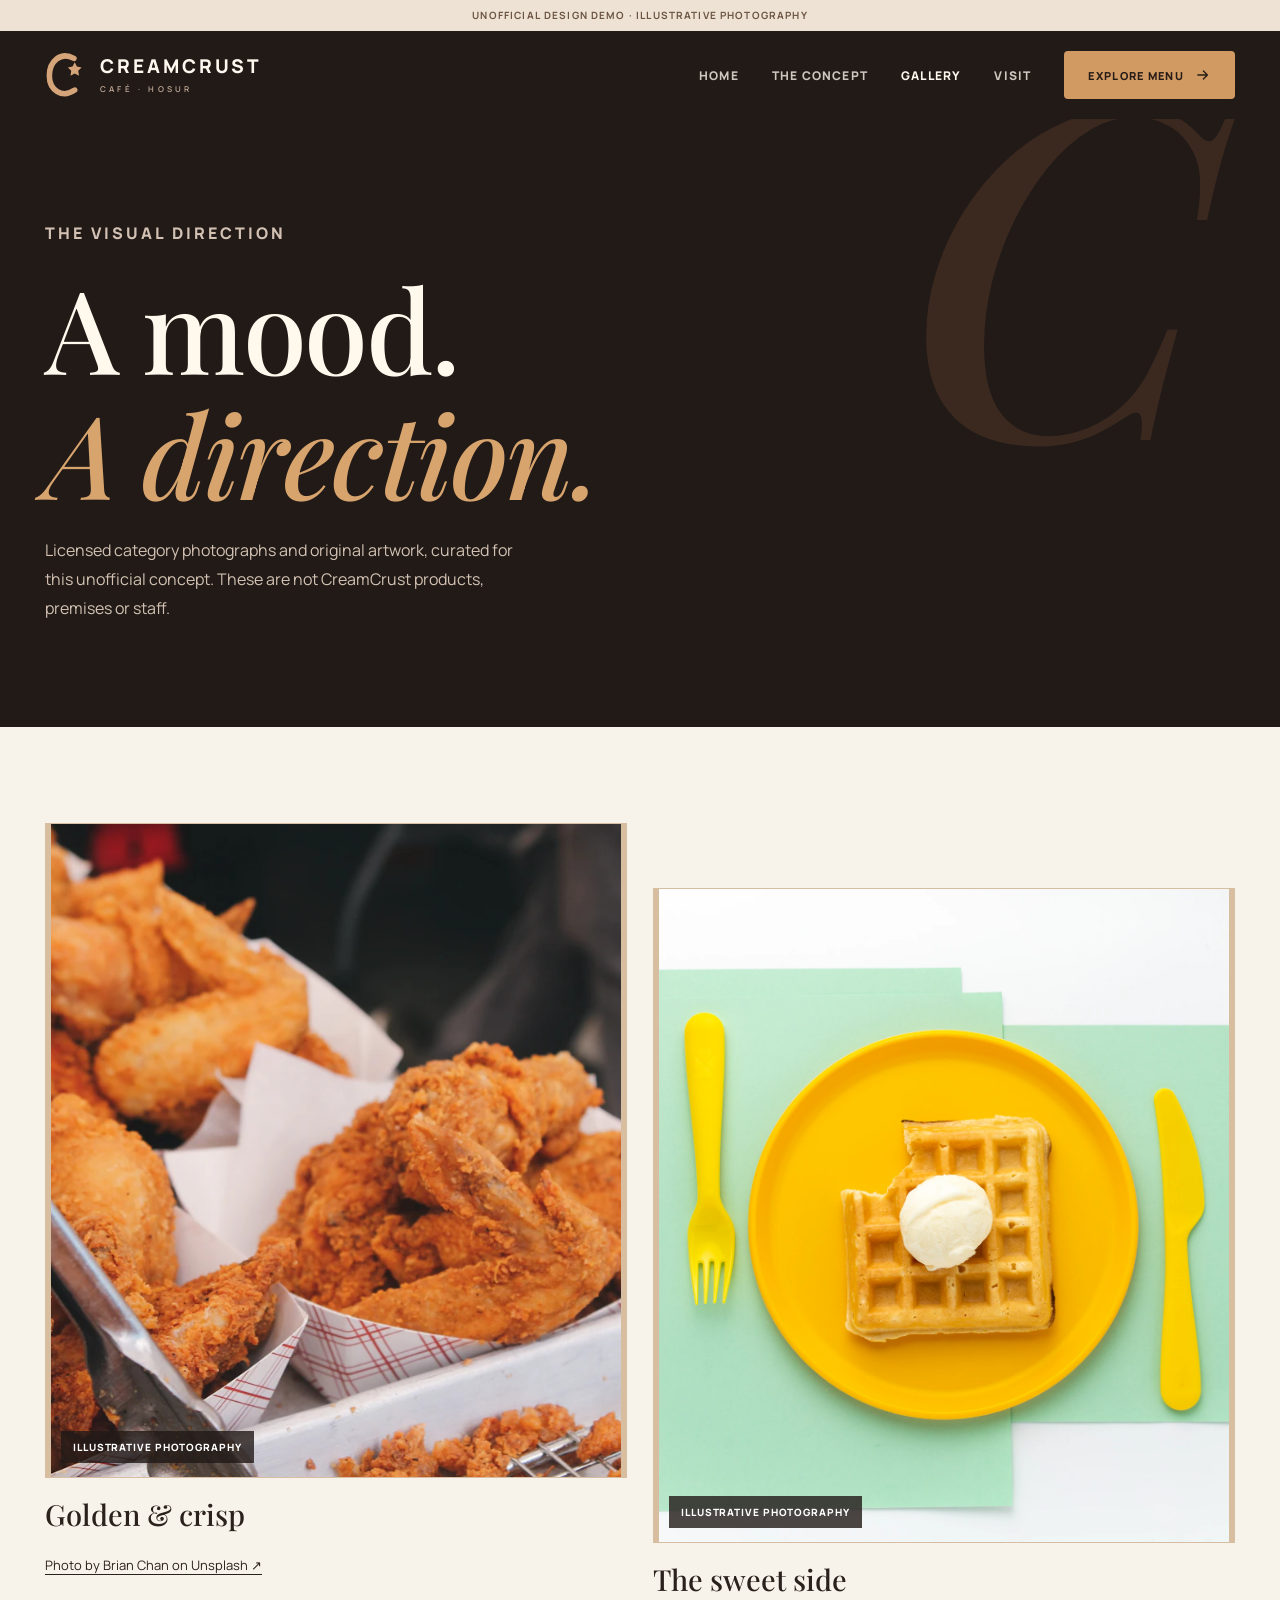
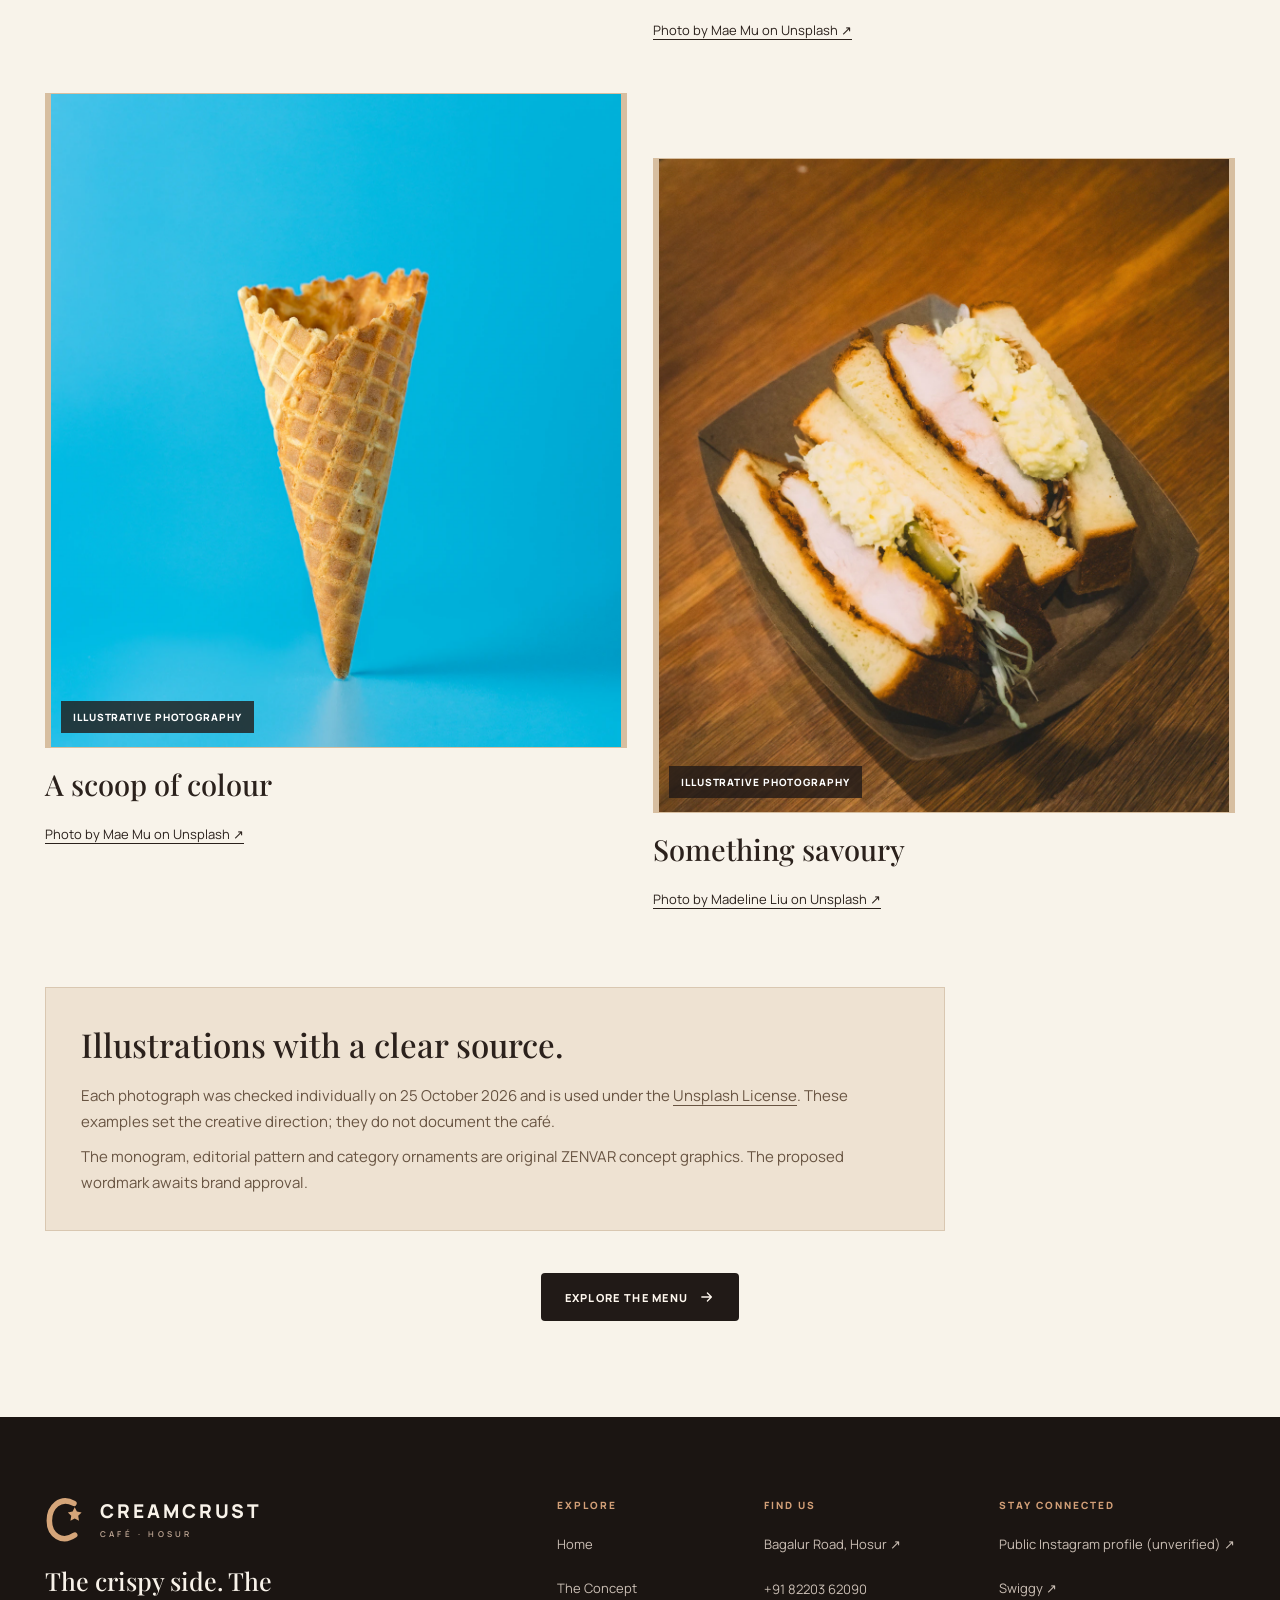
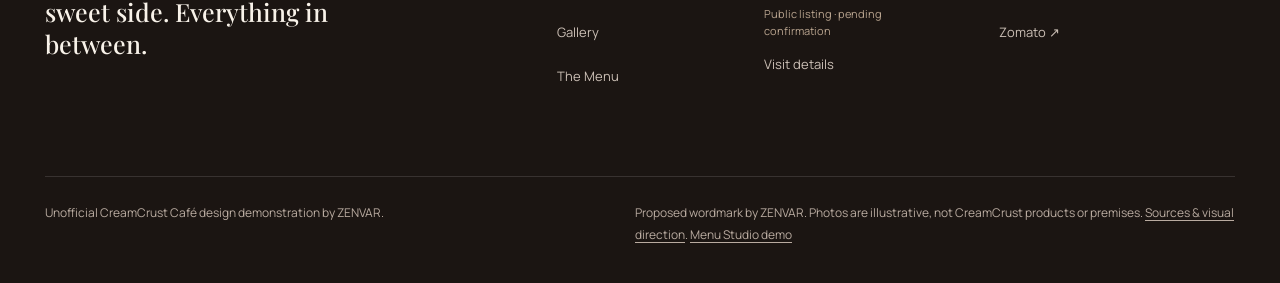
==== gallery/index.html @ 642eaaae "Import tested unofficial website snapshot" ====
<!doctype html><html lang="en"><head><meta charset="utf-8"><meta name="viewport" content="width=device-width,initial-scale=1"><meta name="theme-color" content="#211a17"><meta name="robots" content="noindex,nofollow"><meta name="description" content="An independent ZENVAR design demonstration for CreamCrust Cafe, Hosur. Not an official website."><title>Gallery · CreamCrust Café | ZENVAR Concept</title><link rel="preload" href="../assets/fonts/font-0.woff2" as="font" type="font/woff2" crossorigin><link rel="preload" href="../assets/fonts/font-4.woff2" as="font" type="font/woff2" crossorigin><link rel="preload" href="../assets/fonts/font-5.woff2" as="font" type="font/woff2" crossorigin><link rel="preload" href="../assets/fonts/font-6.woff2" as="font" type="font/woff2" crossorigin><link rel="icon" type="image/svg+xml" href="../assets/favicon.svg"><link rel="stylesheet" href="../assets/css/site.css"><link rel="stylesheet" href="../assets/css/site-polish.css"><link rel="stylesheet" href="../assets/css/no-contact.css"></head><body><div class="concept-ribbon" role="region" aria-label="Preview status">UNOFFICIAL DESIGN DEMO · ILLUSTRATIVE PHOTOGRAPHY</div><a class="skip-link" href="#main">Skip to content</a><header class="brand-header"><div class="container header-main"><a class="brandmark" href="../index.html" aria-label="CreamCrust homepage — proposed ZENVAR wordmark" title="Proposed wordmark by ZENVAR"><svg class="brand-icon" viewBox="0 0 52 58" fill="none" aria-hidden="true"><path d="M36 8C19-1 5 12 5 30s16 29 32 18" stroke="currentColor" stroke-width="7" stroke-linecap="round"/><path d="m37 13 2.7 5.4 6 1-4.3 4.3 1 6.2-5.4-2.9-5.4 2.9 1-6.2-4.3-4.3 6-1L37 13Z" fill="currentColor"/></svg><span class="brand-word">CREAMCRUST<small>CAFÉ · HOSUR</small></span></a><nav class="header-links" aria-label="Main navigation"><a class="" href="../index.html">Home</a><a class="" href="../story/">The Concept</a><a class="is-active" href="../gallery/">Gallery</a><a class="" href="../visit/">Visit</a><a class="button button-primary" href="../menu/">EXPLORE MENU <svg width="16" height="16" viewBox="0 0 20 20" fill="none" aria-hidden="true"><path d="M3.5 10h12m-5-5 5 5-5 5" stroke="currentColor" stroke-width="1.6" stroke-linecap="round" stroke-linejoin="round"/></svg></a></nav><a class="mobile-menu-link" href="../menu/">Menu ↗</a><button class="menu-toggle" type="button" aria-expanded="false" aria-controls="nav-mobile" aria-label="Open navigation"><svg width="20" height="20" viewBox="0 0 20 20" fill="none"><path d="M2 5h16M2 10h16M2 15h16" stroke="currentColor" stroke-width="1.5"/></svg></button></div><nav class="nav-mobile" id="nav-mobile" aria-label="Mobile navigation"><a href="../index.html">Home</a><a href="../story/">The Concept</a><a href="../gallery/">Gallery</a><a href="../visit/">Visit</a><a href="../menu/">Explore the Menu ↗</a></nav></header><main id="main"><section class="inner-hero"><div class="container"><p class="eyebrow">THE VISUAL DIRECTION</p><h1 class="display">A mood.<br><em>A direction.</em></h1><p>Licensed category photographs and original artwork, curated for this unofficial concept. These are not CreamCrust products, premises or staff.</p></div></section><section class="section-pad"><div class="container"><div class="direction-gallery"><article class="direction-tile"><button type="button" class="gallery-photo" data-image="../assets/images/nc-chicken.webp" data-label="Fried chicken on brown paper; illustrative category photograph; not a CreamCrust product" data-credit="Brian Chan" aria-label="View illustrative photograph by Brian Chan"><img src="../assets/images/nc-chicken.webp" data-fallback="/assets/art/hero-fallback.svg" alt="Fried chicken on brown paper; illustrative category photograph; not a CreamCrust product" width="700" height="800" loading="lazy"><span>ILLUSTRATIVE PHOTOGRAPHY</span></button><div class="direction-caption"><h2>Golden & crisp</h2><a href="https://unsplash.com/photos/fried-chicken-on-brown-paper-bag-NbXjZomyNEM" target="_blank" rel="noopener noreferrer">Photo by Brian Chan on Unsplash ↗</a></div></article><article class="direction-tile"><button type="button" class="gallery-photo" data-image="../assets/images/nc-waffle.webp" data-label="Waffles with ice cream; illustrative category photograph; not a CreamCrust product" data-credit="Mae Mu" aria-label="View illustrative photograph by Mae Mu"><img src="../assets/images/nc-waffle.webp" data-fallback="/assets/art/hero-fallback.svg" alt="Waffles with ice cream; illustrative category photograph; not a CreamCrust product" width="700" height="800" loading="lazy"><span>ILLUSTRATIVE PHOTOGRAPHY</span></button><div class="direction-caption"><h2>The sweet side</h2><a href="https://unsplash.com/photos/food-photography-of-waffles-with-vanilla-ice-cream-on-top-7Cui0fxsMzQ" target="_blank" rel="noopener noreferrer">Photo by Mae Mu on Unsplash ↗</a></div></article><article class="direction-tile"><button type="button" class="gallery-photo" data-image="../assets/images/nc-icecream.webp" data-label="Ice cream cone against a coloured background; illustrative photograph; not a CreamCrust product" data-credit="Mae Mu" aria-label="View illustrative photograph by Mae Mu"><img src="../assets/images/nc-icecream.webp" data-fallback="/assets/art/hero-fallback.svg" alt="Ice cream cone against a coloured background; illustrative photograph; not a CreamCrust product" width="700" height="800" loading="lazy"><span>ILLUSTRATIVE PHOTOGRAPHY</span></button><div class="direction-caption"><h2>A scoop of colour</h2><a href="https://unsplash.com/photos/ice-cream-cone-Rz5o0osnN6Q" target="_blank" rel="noopener noreferrer">Photo by Mae Mu on Unsplash ↗</a></div></article><article class="direction-tile"><button type="button" class="gallery-photo" data-image="../assets/images/nc-burger.webp" data-label="Fried chicken sandwich with cabbage and pickles; illustrative photograph; not a CreamCrust product" data-credit="Madeline Liu" aria-label="View illustrative photograph by Madeline Liu"><img src="../assets/images/nc-burger.webp" data-fallback="/assets/art/hero-fallback.svg" alt="Fried chicken sandwich with cabbage and pickles; illustrative photograph; not a CreamCrust product" width="700" height="800" loading="lazy"><span>ILLUSTRATIVE PHOTOGRAPHY</span></button><div class="direction-caption"><h2>Something savoury</h2><a href="https://unsplash.com/photos/fried-chicken-sandwich-with-shredded-cabbage-and-pickles-nPiaQhPzqgE" target="_blank" rel="noopener noreferrer">Photo by Madeline Liu on Unsplash ↗</a></div></article></div><div class="rights-panel"><h2>Illustrations with a clear source.</h2><p>Each photograph was checked individually on 25 October 2026 and is used under the <a href="https://unsplash.com/license" target="_blank" rel="noopener noreferrer">Unsplash License</a>. These examples set the creative direction; they do not document the café.</p><p>The monogram, editorial pattern and category ornaments are original ZENVAR concept graphics. The proposed wordmark awaits brand approval.</p></div><div class="center-cta"><a class="button button-light" href="../menu/">EXPLORE THE MENU <svg width="16" height="16" viewBox="0 0 20 20" fill="none" aria-hidden="true"><path d="M3.5 10h12m-5-5 5 5-5 5" stroke="currentColor" stroke-width="1.6" stroke-linecap="round" stroke-linejoin="round"/></svg></a></div></div></section><dialog class="gallery-dialog" aria-label="Visual direction image viewer"><button type="button" class="dialog-close" aria-label="Close photo">×</button><img alt="Illustrative photograph"><p></p></dialog></main><footer class="brand-footer"><div class="container"><div class="footer-top"><div><a class="brandmark" href="../index.html" aria-label="CreamCrust homepage — proposed ZENVAR wordmark" title="Proposed wordmark by ZENVAR"><svg class="brand-icon" viewBox="0 0 52 58" fill="none" aria-hidden="true"><path d="M36 8C19-1 5 12 5 30s16 29 32 18" stroke="currentColor" stroke-width="7" stroke-linecap="round"/><path d="m37 13 2.7 5.4 6 1-4.3 4.3 1 6.2-5.4-2.9-5.4 2.9 1-6.2-4.3-4.3 6-1L37 13Z" fill="currentColor"/></svg><span class="brand-word">CREAMCRUST<small>CAFÉ · HOSUR</small></span></a><p class="footer-statement">The crispy side. The sweet side. Everything in between.</p></div><div class="footer-column"><p class="footer-heading">Explore</p><a href="../index.html">Home</a><a href="../story/">The Concept</a><a href="../gallery/">Gallery</a><a href="../menu/">The Menu</a></div><div class="footer-column"><p class="footer-heading">Find us</p><a href="https://www.google.com/maps/search/?api=1&query=CreamCrust+Cafe+Bagalur+Road+Hosur" target="_blank" rel="noopener noreferrer">Bagalur Road, Hosur ↗</a><span class="public-phone">+91 82203 62090</span><small class="public-detail-note">Public listing · pending confirmation</small><a href="../visit/">Visit details</a></div><div class="footer-column"><p class="footer-heading">Stay connected</p><a href="https://www.instagram.com/creamcrust.cafe/" target="_blank" rel="noopener noreferrer">Public Instagram profile (unverified) ↗</a><a href="https://www.swiggy.com/city/hosur/creamcrust-cafe-hosur-city-rest1196332" target="_blank" rel="noopener noreferrer">Swiggy ↗</a><a href="https://www.zomato.com/hosur/cream-crust-cafe-hosur-locality" target="_blank" rel="noopener noreferrer">Zomato ↗</a></div></div><div class="footer-bottom"><span>Unofficial CreamCrust Café design demonstration by ZENVAR.</span><span>Proposed wordmark by ZENVAR. Photos are illustrative, not CreamCrust products or premises. <a href="../gallery/">Sources &amp; visual direction</a>. <a href="../studio/">Menu Studio demo</a></span></div></div></footer><script src="../assets/js/business-data.js" defer></script><script src="../assets/js/media.js" defer></script><script src="../assets/js/menu-data.js" defer></script><script src="../assets/js/catalog.js" defer></script><script src="../assets/js/site.js" defer></script></body></html>
---- assets/css/site.css ----
@import url('fonts.css');
:root{--espresso:#211a17;--espresso2:#2b211c;--ivory:#f8f3ea;--cream:#fff8ef;--caramel:#c28b5b;--orange:#bd6b3e;--berry:#773e3b;--oat:#d9c7b4;--ink:#2b211c;--muted:#75685e;--line:#e3d9cc;--font-ui:Manrope,'DM Sans',Arial,sans-serif;--font-display:'Playfair Display',Georgia,serif;scroll-behavior:smooth}
*{box-sizing:border-box}html{scroll-behavior:smooth;scroll-padding-top:88px}body{margin:0;background:var(--ivory);color:var(--ink);font-family:var(--font-ui);-webkit-font-smoothing:antialiased}::selection{background:#b97745;color:#fff}a{color:inherit;text-decoration:none}button,input{font:inherit}button{cursor:pointer}button:focus-visible,a:focus-visible,input:focus-visible{outline:3px solid #e2a766;outline-offset:3px}img{display:block;width:100%}p,h1,h2,h3,h4{margin:0}p{line-height:1.7}ul{margin:0;padding:0;list-style:none}svg{flex-shrink:0}.container{width:min(100% - 90px,1310px);margin:auto}.sr-only{position:absolute;width:1px;height:1px;padding:0;margin:-1px;overflow:hidden;clip:rect(0,0,0,0);white-space:nowrap;border:0}
.concept-ribbon{background:#eee2d4;color:#6c5442;padding:8px 16px;text-align:center;font-size:10px;line-height:1.5;letter-spacing:1.15px;text-transform:uppercase;font-weight:700}.concept-ribbon a{text-decoration:underline;text-underline-offset:3px}.brand-header{position:relative;z-index:40;background:var(--espresso);color:var(--cream)}.header-main{min-height:88px;display:flex;justify-content:space-between;align-items:center;gap:30px}.brandmark{display:inline-flex;align-items:center;gap:13px;min-width:230px}.brand-icon{width:42px;height:46px;color:#d5a579}.brand-word{display:flex;flex-direction:column;gap:0;line-height:.98;text-transform:uppercase;letter-spacing:3px;font-size:19px;font-weight:800}.brand-word small{font-size:8px;letter-spacing:3.2px;font-weight:600;margin-top:9px;color:#c3ab98}.header-links{display:flex;align-items:center;gap:33px}.header-links a:not(.button){font-size:11px;letter-spacing:1.2px;text-transform:uppercase;font-weight:800;opacity:.78;transition:opacity .2s}.header-links a:hover,.header-links .is-active{opacity:1!important}.button{border:1px solid transparent;display:inline-flex;justify-content:center;align-items:center;gap:11px;min-height:48px;padding:0 23px;border-radius:4px;white-space:nowrap;font-size:11px;font-weight:800;letter-spacing:1.3px;text-transform:uppercase;transition:transform .25s,background .25s,border-color .25s}.button:hover{transform:translateY(-2px)}.button-primary{background:#d19a62;color:#261b16}.button-primary:hover{background:#e8b57e}.button-ghost{border-color:#b8a08e55;color:#fff;background:transparent}.button-light{background:var(--espresso);color:var(--cream)}.button-light:hover{background:#4b3225}.button-outline{border-color:#c4b7a6;color:var(--ink)}.button-outline:hover{border-color:var(--ink)}.menu-toggle{display:none;background:none;color:#fff;border:1px solid #ffffff55;border-radius:3px;width:46px;height:46px;align-items:center;justify-content:center}.nav-mobile{display:none}.eyebrow{font-size:10px;font-weight:800;letter-spacing:3px;text-transform:uppercase}.eyebrow .tiny-line{display:inline-block;vertical-align:middle;width:31px;height:1px;background:currentColor;margin:0 12px 3px 0}.display{font-family:var(--font-display);font-weight:500;letter-spacing:-2.5px;line-height:1.09}.display em{font-style:italic;color:#c99465}.section-pad{padding:120px 0}.section-title{font-size:clamp(39px,5vw,74px);max-width:720px}.section-note{font-size:15px;color:#75685e;max-width:440px}.section-heading{display:flex;justify-content:space-between;gap:30px;align-items:end;margin-bottom:48px}.section-heading .eyebrow{margin-bottom:20px;color:#9e663d}.small-arrow{display:inline-flex;gap:12px;align-items:center;font-weight:800;letter-spacing:1px;font-size:11px;text-transform:uppercase;border-bottom:1px solid #765c47;padding-bottom:9px}
.hero{position:relative;overflow:hidden;background:#211a17;color:var(--ivory);min-height:670px}.hero::before{content:"";position:absolute;inset:0;background:radial-gradient(circle at 17% 42%,#463226 0,transparent 55%),linear-gradient(90deg,#211a17 36%,#292019 65%,#201814 100%);z-index:0}.hero-grid{display:grid;grid-template-columns:51% 49%;min-height:680px;position:relative;z-index:1}.hero-copy{padding:101px 35px 80px 0;position:relative;z-index:2}.hero-copy .eyebrow{color:#d8b189;margin-bottom:34px}.hero h1{font-size:clamp(57px,7.3vw,116px);line-height:.98;letter-spacing:-5px}.hero h1 .line{display:block}.hero-description{font-size:14px;line-height:1.9;color:#ccbfb2;max-width:390px;margin:36px 0 30px}.hero-actions{display:flex;gap:12px;flex-wrap:wrap}.hero-side-note{margin-top:57px;display:flex;gap:15px;align-items:center;color:#b6a89b;font-size:10px;letter-spacing:1.8px;text-transform:uppercase}.hero-side-note span.line{width:50px;background:#be936b;height:1px}.hero-art{position:relative;align-self:stretch;min-height:590px}.hero-main-photo,.hero-spot-photo,.image-visual{position:relative;background-color:#61422b;background-repeat:no-repeat;background-position:center;background-size:cover;overflow:hidden}.hero-main-photo{position:absolute;top:45px;right:-7.8%;width:92%;height:545px;border-top-left-radius:240px;border-top-right-radius:240px;background-image:linear-gradient(145deg,transparent 42%,#201610b0),url('../art/category-crisp.svg')}.hero-main-photo::before,.image-visual::before{content:"";position:absolute;inset:0;background:linear-gradient(0deg,#1e1109aa 0,transparent 36%)}.hero-spot-photo{position:absolute;width:46%;height:265px;bottom:10px;left:-30px;transform:rotate(-7deg);border:9px solid #e5cdaf;box-shadow:0 23px 70px #0008;background-image:url('../art/category-sweet.svg');background-color:#bd7767}.hero-ribbon-stamp{position:absolute;z-index:4;right:3px;bottom:52px;height:115px;width:115px;background:#cf935e;color:#261812;border-radius:50%;display:flex;align-items:center;justify-content:center;flex-direction:column;transform:rotate(14deg);box-shadow:0 7px 30px #0005}.hero-ribbon-stamp span{font-family:var(--font-display);font-size:27px;line-height:1}.hero-ribbon-stamp small{margin-top:5px;font-size:8px;font-weight:800;letter-spacing:2px}.hero-index{position:absolute;z-index:4;top:75px;left:18px;color:#fff;writing-mode:vertical-rl;letter-spacing:3px;font-size:10px;font-weight:700}.marquee{background:#b4784b;overflow:hidden;display:flex;gap:35px;white-space:nowrap;padding:17px 0;color:#261b13;font-size:11px;font-weight:900;letter-spacing:3px;text-transform:uppercase}.marquee-inner{display:flex;align-items:center;justify-content:space-between;gap:33px;width:100%;max-width:1350px;margin:auto}.marquee .dot{font-size:20px;line-height:10px}
.craving-section{background:#faf5ee}.craving-grid{display:grid;grid-template-columns:1.05fr 1fr;gap:24px}.craving-card{position:relative;min-height:550px;overflow:hidden;display:flex;align-items:end;border-radius:3px;color:#fff}.craving-card .image-visual{position:absolute;inset:0;transition:transform .7s}.craving-card:hover .image-visual{transform:scale(1.05)}.craving-card .content{position:relative;z-index:2;padding:39px;width:100%}.craving-card h3{font-family:var(--font-display);font-size:clamp(36px,4vw,57px);line-height:1.1;font-weight:500;margin:12px 0 24px}.craving-card .card-top{position:absolute;top:29px;left:38px;z-index:3;font-weight:800;letter-spacing:2px;font-size:10px}.craving-card .small-arrow{color:#fff;border-color:#fff8}.craving-card.crispy .image-visual{background-image:linear-gradient(30deg,#271b13cc,transparent 75%),url('../art/category-crisp.svg')}.craving-card.sweet .image-visual{background-image:linear-gradient(30deg,#271b13bb,transparent 75%),url('../art/category-sweet.svg')}
.feature-section{background:#f1e7da}.featured-items{display:grid;grid-template-columns:repeat(4,minmax(0,1fr));gap:18px}.featured-item{background:#fffaf4;border:1px solid #e5d8cb;min-width:0}.featured-image{aspect-ratio:1.05;background-color:#d4bba2;background-size:cover;background-position:center;position:relative}.featured-image span{position:absolute;left:15px;top:15px;background:#fffaf1ec;color:#563c2c;font-size:9px;letter-spacing:1px;font-weight:800;text-transform:uppercase;padding:9px 11px}.featured-content{padding:22px 20px 24px}.featured-content p{font-size:10px;letter-spacing:1.5px;text-transform:uppercase;color:#9c704c;font-weight:800;margin-bottom:9px}.featured-content h3{font-family:var(--font-display);font-size:24px;font-weight:500;line-height:1.22;min-height:62px}.featured-meta{display:flex;align-items:center;justify-content:space-between;gap:12px;margin-top:19px}.price-text{font-size:15px;font-weight:800}.featured-meta a{font-size:11px;font-weight:800;text-transform:uppercase;border-bottom:1px solid #aa8a74;padding-bottom:4px}.center-cta{text-align:center;margin-top:42px}.price-context{margin-top:10px;font-size:10px;color:#8f7e6e}
.story-band{background:#231b16;color:#f7ede1;overflow:hidden}.story-layout{display:grid;grid-template-columns:1fr 1fr;min-height:650px}.story-image{background:linear-gradient(#211a1710,#211a173b),url('../art/category-crisp.svg') center/cover;min-height:540px}.story-copy{padding:104px clamp(35px,6vw,115px);align-self:center}.story-copy h2{font-size:clamp(44px,4.8vw,77px);margin:21px 0 29px}.story-copy p{color:#c1b4a7;max-width:450px;font-size:14px;margin:0 0 35px}.story-copy .eyebrow{color:#c4946a}
.visit-section{background:#f8f3ea}.visit-panel{display:grid;grid-template-columns:1fr .72fr;gap:60px;align-items:center;border-top:1px solid #d4c3b0;padding-top:64px}.visit-panel .display{font-size:clamp(57px,7vw,105px);max-width:700px;margin:21px 0 26px}.visit-info{border-left:1px solid #d7c4ae;padding:20px 0 20px 40px}.visit-info .info-label{font-size:10px;font-weight:800;letter-spacing:1.5px;color:#9c7051;margin-bottom:13px;text-transform:uppercase}.visit-info h3{font-size:25px;font-weight:700;line-height:1.5;margin-bottom:22px}.visit-info p{color:var(--muted);font-size:13px;margin-bottom:25px}.visit-buttons{display:flex;gap:10px;flex-wrap:wrap}
.brand-footer{background:#1b1512;color:#f8f2e9;padding:80px 0 34px}.footer-top{display:grid;grid-template-columns:1.7fr .6fr .7fr .85fr;gap:40px}.brand-footer .brandmark{margin-bottom:22px}.footer-statement{font-family:var(--font-display);font-size:26px;line-height:1.25;max-width:295px}.footer-heading{letter-spacing:2px;text-transform:uppercase;font-size:10px;color:#d29f77;font-weight:800;margin-bottom:21px}.footer-column a{display:block;font-size:13px;color:#cbbfb5;margin-bottom:14px;line-height:1.5}.footer-column a:hover{color:#fff}.footer-bottom{border-top:1px solid #ffffff20;margin-top:65px;padding-top:25px;display:flex;justify-content:space-between;flex-wrap:wrap;gap:10px;color:#b9aba0;font-size:10px;letter-spacing:.5px}.footer-bottom a{text-decoration:underline;text-underline-offset:3px}.mobile-bottom-cta{display:none}
/* inner pages */.inner-hero{background:#211a17;color:#fff8ed;padding:100px 0 105px;position:relative;overflow:hidden}.inner-hero:before{content:'C';font-size:460px;line-height:1;font-family:var(--font-display);font-style:italic;color:#3b2920;position:absolute;right:5%;top:-100px;pointer-events:none}.inner-hero .container{position:relative;z-index:1}.inner-hero h1{font-size:clamp(65px,9vw,130px);max-width:980px;margin:17px 0 20px}.inner-hero p{max-width:480px;color:#d3c2b3}.simple-copy{font-size:20px;line-height:1.85;max-width:720px}.editorial-block{display:grid;grid-template-columns:1fr 1fr;gap:60px;align-items:center}.editorial-block .photo{background:linear-gradient(30deg,#120b0645,transparent),url('../art/category-crisp.svg') center/cover;aspect-ratio:4/5}.editorial-block h2{font-size:clamp(44px,5vw,70px);margin-bottom:24px}.editorial-block p{font-size:15px;color:#675e57;margin-bottom:20px}.gallery-grid{display:grid;grid-template-columns:repeat(3,1fr);gap:18px}.gallery-photo{width:100%;aspect-ratio:4/5;background-size:cover;background-position:center;border:none;position:relative;overflow:hidden}.gallery-photo:nth-child(2),.gallery-photo:nth-child(5){aspect-ratio:4/5}.gallery-photo span{position:absolute;left:16px;bottom:15px;color:#fff;text-transform:uppercase;font-size:9px;font-weight:800;letter-spacing:1.5px;background:#211a17cc;padding:9px 12px}.gallery-note{padding:20px 0 0;font-size:11px;color:#7c6d60}.gallery-dialog{border:0;padding:0;max-width:min(95vw,950px);background:#18110d;color:#fff}.gallery-dialog::backdrop{background:#120e0cd9}.gallery-dialog img{max-height:75vh;object-fit:contain}.gallery-dialog p{padding:18px 22px;font-size:12px}.dialog-close{position:absolute;right:10px;top:10px;z-index:2;border:0;background:#fff;color:#211a17;border-radius:50%;height:36px;width:36px;font-size:22px}.visit-detail-grid{display:grid;grid-template-columns:1fr 1fr;gap:45px}.visit-card{background:#fffaf3;padding:42px;border:1px solid #eadfce}.visit-card h2{font-family:var(--font-display);font-size:41px;margin-bottom:20px}.visit-card p{color:#6b5b50;margin-bottom:18px}.map-panel{background:#2e261f;color:#fff;min-height:350px;display:flex;align-items:center;justify-content:center;flex-direction:column;gap:20px;text-align:center;padding:30px;position:relative;overflow:hidden}.map-panel::before{content:'';position:absolute;inset:0;background:repeating-linear-gradient(32deg,transparent 0 70px,#ffffff10 70px 74px),repeating-linear-gradient(102deg,transparent 0 85px,#ffffff10 85px 89px);transform:scale(1.2)}.map-panel>*{z-index:1}.map-panel h3{font-family:var(--font-display);font-size:38px}.toplink{display:inline-flex;align-items:center;gap:12px;font-weight:700;font-size:13px;margin-top:30px}
/* reduced motion and breakpoints */@media(max-width:1100px){.container{width:min(100% - 54px,1310px)}.header-links{gap:18px}.header-links a:not(.button){font-size:10px}.featured-items{grid-template-columns:repeat(2,minmax(0,1fr))}.hero h1{font-size:clamp(55px,7.5vw,92px)}.footer-top{grid-template-columns:1.2fr 1fr 1fr;gap:34px}.footer-top>div:first-child{grid-column:1/-1}.hero-main-photo{right:-5%;width:100%}}
@media(max-width:760px){.container{width:min(100% - 34px,1310px)}.concept-ribbon{font-size:8px;letter-spacing:.5px}.header-main{min-height:75px}.brandmark{min-width:0;gap:9px}.brand-icon{width:34px;height:38px}.brand-word{font-size:15px;letter-spacing:2.5px}.brand-word small{font-size:7px;letter-spacing:2.3px;margin-top:6px}.header-links{display:none}.menu-toggle{display:flex}.nav-mobile.is-open{display:flex}.nav-mobile{display:none;position:absolute;top:100%;left:0;right:0;background:#2d231e;flex-direction:column;gap:0;box-shadow:0 12px 20px #0005}.nav-mobile a{padding:17px 23px;text-transform:uppercase;font-size:11px;letter-spacing:1.2px;font-weight:800;border-top:1px solid #ffffff12}.hero{min-height:0}.hero-grid{display:flex;flex-direction:column;min-height:0}.hero-copy{padding:68px 0 36px}.hero h1{font-size:clamp(56px,13vw,92px);letter-spacing:-3px}.hero-description{font-size:13px;margin:24px 0 25px}.hero-side-note{margin-top:35px}.hero-art{min-height:440px}.hero-main-photo{left:10%;right:auto;top:14px;width:84%;height:395px;border-top-left-radius:200px;border-top-right-radius:200px}.hero-spot-photo{bottom:-10px;left:0;width:42%;height:192px}.hero-ribbon-stamp{width:84px;height:84px;bottom:10px;right:0}.hero-ribbon-stamp span{font-size:22px}.hero-ribbon-stamp small{font-size:7px}.hero-index{top:45px;left:15px}.marquee{padding:15px 0}.marquee-inner{width:max-content;padding-left:20px;animation:marquee-shift 16s linear infinite}.marquee-inner>*{flex-shrink:0}@keyframes marquee-shift{to{transform:translateX(-34%)}}.section-pad{padding:77px 0}.section-heading{display:block;margin-bottom:33px}.section-title{font-size:clamp(43px,11vw,65px)}.section-heading .section-note{margin-top:21px}.craving-grid{grid-template-columns:1fr;gap:15px}.craving-card{min-height:420px}.craving-card .content{padding:26px}.craving-card h3{font-size:46px}.craving-card .card-top{left:26px}.featured-items{gap:10px}.featured-content{padding:17px 13px}.featured-content h3{font-size:20px;min-height:71px}.featured-content p{font-size:9px}.story-layout{grid-template-columns:1fr}.story-image{min-height:340px}.story-copy{padding:65px 25px}.story-copy h2{font-size:54px}.visit-panel{grid-template-columns:1fr;gap:25px;padding-top:35px}.visit-panel .display{font-size:68px}.visit-info{border-left:0;border-top:1px solid #d7c4ae;padding:35px 0 0}.brand-footer{padding:66px 0 100px}.footer-top{grid-template-columns:repeat(2,1fr);gap:35px}.footer-top>div:first-child{grid-column:1/-1}.footer-bottom{margin-top:40px}.inner-hero{padding:83px 0}.inner-hero h1{font-size:clamp(58px,12vw,83px)}.inner-hero:before{font-size:300px;top:-40px}.editorial-block,.visit-detail-grid{grid-template-columns:1fr;gap:30px}.editorial-block .photo{aspect-ratio:4/3}.gallery-grid{grid-template-columns:repeat(2,1fr);gap:9px}.mobile-bottom-cta{display:flex;position:fixed;bottom:0;z-index:50;left:0;right:0;background:#211a17;color:#fff;padding:10px 14px;gap:8px;box-shadow:0 -4px 20px #0004}.mobile-bottom-cta a{flex:1;text-align:center;background:#c99563;color:#211a17;padding:13px 8px;font-size:10px;font-weight:800;text-transform:uppercase;letter-spacing:1px}.mobile-bottom-cta a+ a{background:#39302a;color:#fff}}
@media(max-width:450px){.hero-art{min-height:340px}.hero-main-photo{height:315px}.hero-spot-photo{height:158px;border-width:6px}.hero-copy{padding-top:55px}.hero h1{font-size:56px}.hero-actions .button{min-height:46px;padding:0 14px;font-size:10px}.featured-items{grid-template-columns:1fr 1fr}.featured-image{aspect-ratio:1}.featured-content h3{font-size:19px}.featured-meta{align-items:start;flex-direction:column;gap:8px}.visit-panel .display{font-size:56px}.visit-card{padding:30px}}
@media(prefers-reduced-motion:reduce){*,*::before,*::after{scroll-behavior:auto!important;animation-duration:.01ms!important;transition-duration:.01ms!important}}
---- assets/css/site-polish.css ----
/* Sprint 01: retained espresso/ivory editorial direction, shorter first view. */
.skip-link{position:fixed;left:16px;top:-90px;background:#fff8ef;color:#211a17;padding:16px 22px;z-index:1000;font-weight:700}.skip-link:focus{top:12px}
.mobile-menu-link{display:none}.header-main{gap:20px}.header-links a:not(.button){font-size:12px}.brandmark{min-width:0}
.hero-grid{grid-template-columns:48% 52%;min-height:650px}.hero-copy{padding:100px 12px 65px 0}.hero h1{font-size:clamp(58px,6.7vw,100px);line-height:1.08;letter-spacing:-4px}.hero-copy .eyebrow{margin-bottom:28px}.hero-description{font-size:16px;max-width:400px;line-height:1.75;margin:28px 0}.hero-side-note{margin-top:42px}.hero-art{min-height:650px}.hero-main-photo{right:0;top:32px;width:87%;height:530px;border-radius:210px 210px 6px 6px;background:none}.hero-main-photo img,.hero-spot-photo img{height:100%;width:100%;object-fit:cover}.hero-main-photo img{object-position:50% 50%}.hero-spot-photo{width:42%;height:250px;left:0;bottom:45px;border:7px solid #ecdbc3;transform:rotate(-7deg);background:none}.hero-ribbon-stamp{width:100px;height:100px;right:-10px;bottom:55px;box-shadow:none}.hero-ribbon-stamp span{font-size:23px}.hero-index{left:18px;top:53px;font-size:9px}.hero-photo-caption{position:absolute;bottom:14px;right:0;font-size:10px;letter-spacing:1.2px;color:#d4c5b8}.hero-actions .button{min-height:50px;font-size:11px;padding:0 18px}.marquee-inner{animation:none!important}.marquee{font-size:10px;letter-spacing:2px;background:#c5986f}.section-pad{padding:96px 0}.craving-card{min-height:480px}.featured-image{display:block;overflow:hidden}.featured-image img{width:100%;height:100%;object-fit:cover;transition:transform .3s}.featured-image:hover img{transform:scale(1.035)}.featured-content h3{font-size:23px}.featured-content p{color:#775238}.price-context{font-size:13px;line-height:1.8;color:#6a594a;max-width:850px;margin:18px auto 0}.footer-column a{min-height:30px}.footer-bottom{font-size:12px;line-height:1.7}.gallery-note{font-size:14px}.small-arrow{min-height:44px;align-items:center}.hero-photo-caption,.concept-ribbon{line-height:1.5}.story-copy .small-arrow{color:#f2d5b7}.button:focus-visible,.small-arrow:focus-visible{outline-color:#f0b678}.display em{color:#a66e43}.hero .display em,.story-band .display em,.inner-hero .display em{color:#d8a46e}.visit-panel .display{font-size:clamp(52px,6vw,88px)}
@media(min-width:761px) and (max-width:1050px){.header-links{gap:14px}.brand-word{font-size:16px;letter-spacing:2px}.header-links .button{padding:0 12px;font-size:10px}.hero-copy{padding-top:95px}.hero-grid{grid-template-columns:50% 50%}.hero h1{font-size:62px}.hero-art{min-height:630px}.hero-main-photo{width:93%;height:470px}.hero-spot-photo{width:53%;height:210px}.hero-ribbon-stamp{width:80px;height:80px}.hero-ribbon-stamp span{font-size:20px}}
@media(max-width:760px){.header-main{gap:10px;min-height:72px}.brandmark{margin-right:auto}.brand-word{font-size:13px;letter-spacing:1.8px}.brand-icon{width:29px;height:34px}.brand-word small{letter-spacing:1.8px}.mobile-menu-link{display:flex;align-items:center;justify-content:center;min-height:44px;padding:0 10px;border:1px solid #a9896c;color:#f4d6b7;font-weight:700;font-size:12px}.menu-toggle{width:44px;height:44px}.concept-ribbon{font-size:9px;padding:7px 12px;letter-spacing:.45px}.hero-grid{display:flex;min-height:0}.hero-copy{padding:34px 0 10px}.hero-copy .eyebrow{font-size:9px;letter-spacing:2px;margin-bottom:19px}.hero h1{font-size:clamp(42px,10.7vw,64px);letter-spacing:-1.9px;line-height:1.11}.hero-description{font-size:15px;max-width:430px;line-height:1.65;margin:19px 0}.hero-actions{gap:8px}.hero-actions .button{min-height:46px;padding:0 12px;letter-spacing:.8px;font-size:10px}.hero-side-note{display:none}.hero-art{min-height:315px;margin-top:16px;margin-bottom:14px}.hero-main-photo{top:0;left:24%;width:73%;height:282px;border-radius:150px 150px 3px 3px}.hero-spot-photo{left:0;bottom:27px;width:40%;height:170px;border:5px solid #ecdbc3}.hero-index{left:6px;top:16px;font-size:8px;letter-spacing:2px}.hero-ribbon-stamp{right:-2px;bottom:25px;width:71px;height:71px}.hero-ribbon-stamp span{font-size:18px}.hero-ribbon-stamp small{font-size:6px;letter-spacing:1px}.hero-photo-caption{bottom:0;font-size:9px;letter-spacing:.4px}.hero{min-height:0}.marquee{padding:13px 0}.marquee-inner{gap:23px}.section-pad{padding:65px 0}.section-title{font-size:43px}.section-heading .eyebrow{font-size:9px;letter-spacing:2px}.section-note{font-size:15px}.craving-card{min-height:360px}.craving-card h3{font-size:43px}.featured-content h3{font-size:20px;min-height:75px}.featured-content p{font-size:9px;letter-spacing:.5px}.featured-meta a{min-height:36px;display:inline-flex;align-items:center}.story-copy h2{font-size:44px}.footer-top{gap:28px}.mobile-bottom-cta{padding-bottom:calc(9px + env(safe-area-inset-bottom))}.mobile-bottom-cta a{min-height:44px}.inner-hero{padding:58px 0}.inner-hero h1{font-size:55px}.brand-footer{padding-bottom:120px}.visit-info h3{font-size:22px}.gallery-dialog .dialog-close{width:44px;height:44px}}
@media(max-width:760px){.hero-ribbon-stamp{display:none}}
@media(max-width:380px){.brand-word{font-size:12px}.brand-icon{width:26px}.hero-actions .button{padding:0 10px;font-size:9px}.hero h1{font-size:42px}.hero-art{min-height:288px}.hero-main-photo{height:258px}.hero-spot-photo{height:155px}.hero-description{font-size:14px}}
.section-heading .eyebrow,.visit-info .info-label{color:#80502e}.section-note{color:#695b50}.hero-ribbon-stamp span{font:800 11px/1.7 var(--font-ui);letter-spacing:1px;text-align:center}.hero-ribbon-stamp small{font-size:7px;letter-spacing:1px}
.craving-card.crispy .image-visual,.craving-card.sweet .image-visual,.story-image{background-image:none}.image-visual img{width:100%;height:100%;object-fit:cover}.image-visual::before{z-index:1}.story-image{position:relative}.story-image img{position:absolute;inset:0;width:100%;height:100%;object-fit:cover}.story-image::after{content:'';position:absolute;inset:0;background:#211a1730}
@media(prefers-reduced-motion:reduce){*,*::before,*::after{animation:none!important;transition:none!important;scroll-behavior:auto!important}}
---- assets/css/no-contact.css ----
/* Original ZENVAR editorial refinements for the private no-contact sprint. */
:root{--review-espresso:#211a17;--review-ivory:#f8f3ea;--review-caramel:#d2a16f}
html{scroll-padding-top:100px}figure{margin:0}button,a,input,select,summary{-webkit-tap-highlight-color:transparent}button,a{touch-action:manipulation}
.hero{min-height:0}.hero::before{background:radial-gradient(ellipse at 5% 90%,#4b3327 0,transparent 60%),#211a17}.hero::after{content:'';position:absolute;right:-90px;top:-120px;width:470px;height:470px;background:url('../art/editorial-pattern.svg') center/contain;opacity:.16;pointer-events:none}
.hero-grid{min-height:655px;grid-template-columns:46% 54%;gap:0;align-items:center}.hero-copy{padding:74px 25px 72px 0}.hero-copy .eyebrow{font-size:10px;letter-spacing:2.3px;margin:0 0 26px;color:#d8b18b}.hero h1{font-size:clamp(60px,6.35vw,94px);line-height:1.1;letter-spacing:-3.6px}.hero-description{font-size:16px;line-height:1.8;margin:27px 0 29px;max-width:370px}.hero-actions{gap:24px;align-items:center;flex-wrap:wrap}.hero-text-link{font-size:13px;display:inline-flex;align-items:center;gap:9px;min-height:48px;border-bottom:1px solid #b9937366;color:#e2c6ab}.hero-location{font-size:10px;letter-spacing:1.7px;line-height:1.8;color:#d4ad88;margin-top:31px}.hero-location span{display:block;color:#b7a698;font-size:11px;letter-spacing:0}
.hero-art{display:grid;grid-template-columns:60% 36%;column-gap:4%;min-height:568px;align-items:center;padding:15px 0 39px 10px;position:relative}.hero-main-photo,.hero-spot-photo{position:relative;inset:auto;left:auto;right:auto;top:auto;bottom:auto;width:auto;border:0;border-radius:0;background:none;box-shadow:none;transform:none;overflow:visible;align-self:center;display:flex;flex-direction:column}.hero-main-photo{height:515px}.hero-spot-photo{height:390px;margin-top:83px}.hero-main-photo::before{display:none}.hero-main-photo img,.hero-spot-photo img{height:calc(100% - 30px);width:100%;object-fit:cover}.hero-main-photo img{border-radius:170px 170px 3px 3px;object-position:72% 50%}.hero-spot-photo img{border-radius:3px 3px 90px 3px;object-position:50% 57%}.hero-art figcaption{font:700 9px/1.6 Manrope,Arial,sans-serif;letter-spacing:1.5px;color:#d7b08d;padding:12px 0 0}.hero-photo-caption{position:absolute;bottom:3px;left:10px;right:auto;color:#d0c1b2;font-size:12px;letter-spacing:.1px;line-height:1.6}.hero-ribbon-stamp,.hero-index{display:none}
.range-strip{background:#e6d5c1;border-bottom:1px solid #d9c6ad;color:#65462f}.range-strip>.container{display:flex;justify-content:space-between;align-items:center;gap:20px;padding:18px 0;font-size:10px;letter-spacing:2.2px;font-weight:800}.range-strip i{font-size:16px;font-style:normal;color:#99714f}
.mobile-bottom-cta{display:none!important}.public-phone{display:block;color:#cbbfb5;font-size:13px;line-height:1.6;margin-bottom:5px}.public-detail-note{font-size:11px;line-height:1.6;color:#b9a48f;display:block;max-width:185px;margin-bottom:15px}.footer-bottom{font-size:12px;letter-spacing:0;line-height:1.8}.footer-bottom>span{max-width:600px}.brand-footer{padding-bottom:38px}.footer-statement{font-size:25px}
.featured-image{position:relative}.featured-image span{font-size:9px;letter-spacing:.5px;max-width:90%;background:#fff8eeee;padding:7px 9px}.featured-content h3{font-size:23px}.price-context{font-size:13px;max-width:780px}.featured-content{padding:21px 18px}.image-visual img{object-position:65% 50%}.craving-card.sweet .image-visual img{object-position:50% 50%}.craving-card .image-visual::before{background:linear-gradient(0deg,#1e1109d9,transparent 72%)}
.concept-art-panel{position:relative;display:flex;min-height:465px;align-items:center;justify-content:center;flex-direction:column;overflow:hidden;background:#eadbc5;color:#6b482f}.concept-art-panel .concept-pattern{position:absolute;width:95%;height:95%;object-fit:contain;opacity:.6;inset:2.5%}.art-monogram{font:italic 180px/1 Georgia,serif;z-index:1;color:#6e4930;letter-spacing:-12px;margin-top:10px}.art-ornaments{display:flex;gap:28px;position:relative;z-index:1;margin-top:4px}.art-ornaments img{width:65px;height:65px}.concept-art-panel>p:last-child{font:700 9px/1.6 Manrope,Arial,sans-serif;letter-spacing:2px;position:relative;z-index:1;margin:25px 0 0}.story-band{padding:70px 0}.story-layout{gap:65px;min-height:0;align-items:center}.story-copy{padding:20px 0}.story-copy h2{font-size:clamp(42px,4.3vw,66px)}.story-copy p{font-size:15px}.story-copy .eyebrow{font-size:10px;letter-spacing:2px}.editorial-block{gap:65px}.editorial-block .concept-art-panel{min-height:530px}
.verification-note{padding:13px 16px;background:#efe4d6;border-left:2px solid #9a704d;font-size:13px!important;line-height:1.7!important;color:#604b3b!important}.source-reference{font-size:13px;margin:18px 0 0!important}.source-reference a,.rights-panel a,.direction-caption a{text-decoration:underline;text-underline-offset:4px}.listing-details{margin:25px 0}.listing-details dt{font-size:11px;font-weight:800;letter-spacing:1px;text-transform:uppercase;color:#77553a;margin-top:20px}.listing-details dd{margin:8px 0 0;font-size:16px;line-height:1.7}.listing-details dd small{display:block;font-size:12px;color:#75604f;max-width:340px}.visit-card h2{font-size:38px;line-height:1.2}.map-panel small{font-size:12px;color:#d0b79f;line-height:1.6}.provider-panel{margin-top:50px;padding-top:35px;border-top:1px solid #d6c3ad;display:grid;grid-template-columns:1fr 1fr;gap:40px;align-items:center}.provider-panel h2{font:500 36px/1.2 'Playfair Display',Georgia,serif;margin:12px 0}.provider-panel p:last-child{font-size:14px;color:#75604f}.provider-links{display:flex;gap:10px;flex-wrap:wrap}.provider-links small{display:block;width:100%;font-size:12px;color:#75604f;margin-top:5px}.visit-panel .section-note{font-size:15px}
.direction-gallery{display:grid;grid-template-columns:1fr 1fr;gap:40px 26px}.direction-tile{min-width:0}.direction-tile:nth-child(even){padding-top:65px}.direction-tile .gallery-photo{display:block;aspect-ratio:4/4.5;background:#d7bea0}.direction-tile .gallery-photo img{height:100%;width:100%;object-fit:cover;transition:transform .25s}.direction-tile .gallery-photo:hover img{transform:scale(1.025)}.direction-tile:first-child img{object-position:65% 50%}.direction-tile .gallery-photo span{font-size:10px;letter-spacing:.9px}.direction-caption{padding:18px 0 0}.direction-caption h2{font:500 29px/1.3 'Playfair Display',Georgia,serif;margin-bottom:10px}.direction-caption a{font-size:13px;line-height:1.8;display:inline-flex;align-items:center;min-height:44px}.rights-panel{margin-top:65px;padding:35px;background:#eee2d2;border:1px solid #d9c7b1;max-width:900px}.rights-panel h2{font:500 33px/1.3 'Playfair Display',Georgia,serif;margin:0 0 17px}.rights-panel p{font-size:15px;color:#685442;margin-top:10px}.gallery-dialog p{font-size:14px;line-height:1.7}.gallery-dialog img{background:#eadbc5}.media-fallback{object-fit:cover!important;object-position:center!important}.inner-hero p{font-size:16px;line-height:1.8}
/* The menu retains its independent, practical visual language. */
.menu-intro{padding:31px 0 35px}.menu-intro h1{font-size:clamp(38px,4vw,57px)}.menu-intro .menu-edition{letter-spacing:1.2px}.menu-shell .menu-notice{background:#efe6d9;color:#604b3b}.menu-notice summary{cursor:pointer;font-size:13px;font-weight:700;min-height:44px;display:list-item;align-content:center}.menu-notice summary:focus-visible{outline:3px solid #b57139;outline-offset:3px}.menu-notice p{font-size:13px;margin:8px 0 3px}.menu-toolbar{display:grid;grid-template-columns:minmax(240px,1fr) 210px 105px 108px;gap:10px}.menu-toolbar .searchbox{min-width:0}.price-toggle{border:1px solid #c9b8a3;background:#fffaf3;color:#68482f;font-weight:700;font-size:12px;min-height:48px;padding:8px 12px}.price-toggle[aria-pressed=true]{background:#eadcc9;border-color:#9b6e47}.menu-controls{position:sticky;top:0;z-index:8;background:#f9f4eb;padding:12px 0 0}.catrail-wrap{position:relative;top:auto;margin:6px 0 0;box-shadow:none;border-bottom:1px solid #ded0bf;padding:10px 0 14px}.category-rail{padding-right:42px;scroll-padding-inline:12px}.category-next{position:absolute;right:-1px;top:9px;width:39px;height:45px;border:1px solid #d9c7b1;background:#f8f0e5;color:#68482f;font-size:21px;box-shadow:-9px 0 13px #f9f4eb}.product-card{border-color:#e2d4c3}.product-title{font-size:22px}.product-price small{max-width:190px;font-size:11px;line-height:1.55;margin-top:5px}.details-button{min-height:44px}.product-art img{object-fit:cover}.product-art .photo-label{font-size:9px;letter-spacing:.4px}.product-price.is-hidden{font-size:14px;color:#725c49;font-weight:600;line-height:1.5}.product-body{min-height:195px}.menu-grid .heart{box-shadow:0 1px 5px #0002}.menu-shell .catalog-footer p{font-size:13px}.catalog-footer .listing-source{font-size:13px;line-height:1.6}.modal-photo{background:#eadbc5}.modal-photo .category-art{object-fit:contain}.modal-copy h2{font-size:33px}.modal-copy .modal-price.is-hidden{font-size:20px}.modal-copy .modal-small{font-size:12px;line-height:1.8}.menu-grid:empty{min-height:640px}.menu-grid[hidden]{display:none}.menu-footer .public-wordmark-note{font-size:12px;color:#cdb89e}.menu-scroll-note{font-size:12px;color:#735d49;margin:0 0 10px}.empty-state{margin-top:0;padding:60px 20px}.empty-state p{font-size:15px}
@media(min-width:761px) and (max-width:1100px){.hero-grid{min-height:590px;grid-template-columns:49% 51%}.hero h1{font-size:61px;letter-spacing:-2.8px}.hero-copy{padding:60px 18px 60px 0}.hero-art{min-height:510px}.hero-main-photo{height:450px}.hero-spot-photo{height:325px}.hero-description{font-size:15px}.hero-actions{gap:15px}.hero-text-link{font-size:12px}.hero-actions .button{font-size:10px;padding:0 13px}.story-layout{gap:35px}.story-copy h2{font-size:45px}.menu-toolbar{grid-template-columns:minmax(220px,1fr) 170px 95px 100px}.menu-toolbar .select-wrap{min-width:0;padding:0 11px}.menu-logo>span{font-size:16px}}
@media(max-width:760px){html{scroll-padding-top:88px}.brand-header{position:sticky;top:0;z-index:30}.concept-ribbon{font-size:9px;letter-spacing:.2px;padding:7px 8px}.header-main{min-height:68px}.hero-grid{display:flex;gap:0;min-height:0}.hero-copy{padding:29px 0 20px;width:100%}.hero-copy .eyebrow{font-size:9px;letter-spacing:1.5px;margin-bottom:17px}.hero h1{font-size:clamp(43px,10.6vw,62px);letter-spacing:-1.8px;line-height:1.12}.hero-description{font-size:15px;line-height:1.65;max-width:360px;margin:19px 0 21px}.hero-actions{gap:24px;flex-wrap:nowrap}.hero-actions .button{font-size:10px;min-height:48px;padding:0 14px;letter-spacing:1px}.hero-text-link{font-size:12px;gap:7px;border:0;white-space:nowrap;min-height:48px}.hero-location{display:none}.hero-art{width:100%;grid-template-columns:59% 37%;column-gap:4%;min-height:300px;padding:0 0 38px;margin:0 0 16px;align-items:start}.hero-main-photo{height:264px;min-height:0}.hero-spot-photo{height:222px;margin-top:39px}.hero-main-photo img,.hero-spot-photo img{height:calc(100% - 25px)}.hero-main-photo img{border-radius:120px 120px 3px 3px;object-position:75% 50%}.hero-spot-photo img{border-radius:3px 3px 60px 3px;object-position:50% 55%}.hero-art figcaption{font-size:8px;line-height:1.5;letter-spacing:.8px;padding-top:9px;white-space:nowrap}.hero-photo-caption{left:0;bottom:3px;font-size:12px;line-height:1.5}.hero::after{width:300px;height:300px;right:-100px;top:-90px}.range-strip>.container{gap:8px;padding:14px 0;letter-spacing:.7px;font-size:8px}.range-strip i{font-size:11px}.range-strip span{white-space:nowrap}.section-pad{padding:60px 0}.section-title{font-size:39px}.craving-card{min-height:360px}.featured-content{padding:18px 12px}.featured-content h3{font-size:19px;min-height:73px}.featured-image span{left:8px;top:8px;font-size:8px;max-width:92%;padding:6px;letter-spacing:0}.featured-content p{font-size:9px;line-height:1.6}.featured-meta{margin-top:14px}.story-band{padding:50px 0}.story-layout{gap:32px}.concept-art-panel{min-height:340px}.art-monogram{font-size:140px}.art-ornaments img{width:53px;height:53px}.art-ornaments{gap:24px}.concept-art-panel>p:last-child{font-size:8px;letter-spacing:1.3px}.story-copy{padding:0}.story-copy h2{font-size:43px;margin-bottom:23px}.story-copy p{font-size:15px}.editorial-block .concept-art-panel{min-height:340px}.editorial-block{gap:34px}.inner-hero{padding:49px 0}.inner-hero h1{font-size:52px;line-height:1.12}.inner-hero p{font-size:15px}.brand-footer{padding:50px 0 35px}.footer-bottom{font-size:12px}.footer-column a{font-size:13px;min-height:36px}.footer-statement{font-size:24px}.public-phone{font-size:13px}.public-detail-note{font-size:12px}.direction-gallery{gap:28px 15px;grid-template-columns:1fr 1fr}.direction-tile:nth-child(even){padding-top:35px}.direction-tile .gallery-photo{aspect-ratio:3/4}.direction-tile .gallery-photo span{left:8px;bottom:8px;font-size:8px;letter-spacing:0;padding:5px}.direction-caption{padding-top:13px}.direction-caption h2{font-size:23px;margin:0 0 6px}.direction-caption a{font-size:12px;line-height:1.7;min-height:44px}.rights-panel{padding:24px 20px;margin-top:38px}.rights-panel h2{font-size:28px}.rights-panel p{font-size:14px}.gallery-dialog p{font-size:13px}.visit-card{padding:26px 22px}.visit-card h2{font-size:33px}.provider-panel{grid-template-columns:1fr;gap:24px}.provider-panel h2{font-size:32px}.provider-links{gap:8px}.provider-links .button{font-size:10px;padding:0 12px}.listing-details dd{font-size:15px}
.menu-intro{padding:25px 0 27px}.menu-intro h1{font-size:36px}.menu-intro p:last-child{font-size:14px}.menu-controls{padding-top:10px}.menu-toolbar{grid-template-columns:1fr 1fr 1fr;gap:8px}.menu-toolbar .searchbox{grid-column:1/-1;min-height:52px}.menu-toolbar .select-wrap{min-width:0;height:48px;padding:0 9px}.menu-toolbar .select-wrap label{display:none}.menu-toolbar select{font-size:12px}.menu-toolbar .faves-toggle{min-width:0;height:48px;font-size:12px}.price-toggle{font-size:11px;padding:7px}.catrail-wrap{padding-bottom:12px;margin-top:3px}.menu-notice{margin-bottom:3px!important;padding:0 12px!important}.menu-notice summary{font-size:12px;line-height:1.6;min-height:46px}.category-next{top:9px;height:44px}.cat-chip{font-size:12px}.browse-section{padding-top:16px}.result-line{margin:18px 0 14px}.product-title{font-size:20px}.product-body{min-height:170px}.product-price small{font-size:11px}.product-price{font-size:18px}.modal-copy h2{font-size:29px}.modal-photo{height:190px}.modal-copy{padding:25px 23px}.menu-header .nav-inner{min-height:68px}.menu-shell .menu-footer{padding:28px 0}.menu-bottom-hero{padding:50px 0}.menu-bottom-grid h2{font-size:48px}.menu-shell .foot-small{font-size:12px}}
@media(max-width:460px){.product-card{grid-template-columns:100px 1fr;min-height:180px}.product-art{height:100%;min-height:180px}.product-body{padding:15px 13px;min-height:180px}.product-title{font-size:18px;line-height:1.35;min-height:0}.product-footer{padding-top:12px;gap:3px}.details-button{min-height:44px;font-size:11px}.heart{width:44px;height:44px;right:5px;top:5px}.product-cat{font-size:9px;line-height:1.5}.product-price small{max-width:190px}.modal-photo .category-art{object-fit:contain}.hero-photo-caption{font-size:11px}.listing-details dd small{font-size:12px}}
@media(max-width:760px){.menu-toolbar{grid-template-columns:1.4fr 1fr 1fr}.menu-toolbar select{font-size:11px}}
@media(max-width:380px){.hero h1{font-size:43px}.hero-copy{padding-top:27px}.hero-description{font-size:14px;max-width:310px}.hero-actions{gap:20px}.hero-actions .button{font-size:9px;padding:0 12px}.hero-text-link{font-size:11px}.hero-art{min-height:284px}.hero-main-photo{height:249px}.hero-spot-photo{height:206px}.direction-caption h2{font-size:21px}.range-strip>.container{font-size:7px;letter-spacing:.4px}.direction-tile .gallery-photo span{font-size:7px}.menu-toolbar .faves-toggle{font-size:11px;gap:4px}.menu-toolbar .faves-toggle b{font-size:9px}.product-body{padding:14px 12px}.hero-copy .eyebrow{letter-spacing:1.2px}}
@media(prefers-reduced-motion:reduce){*,*::before,*::after{animation:none!important;transition:none!important;scroll-behavior:auto!important}}
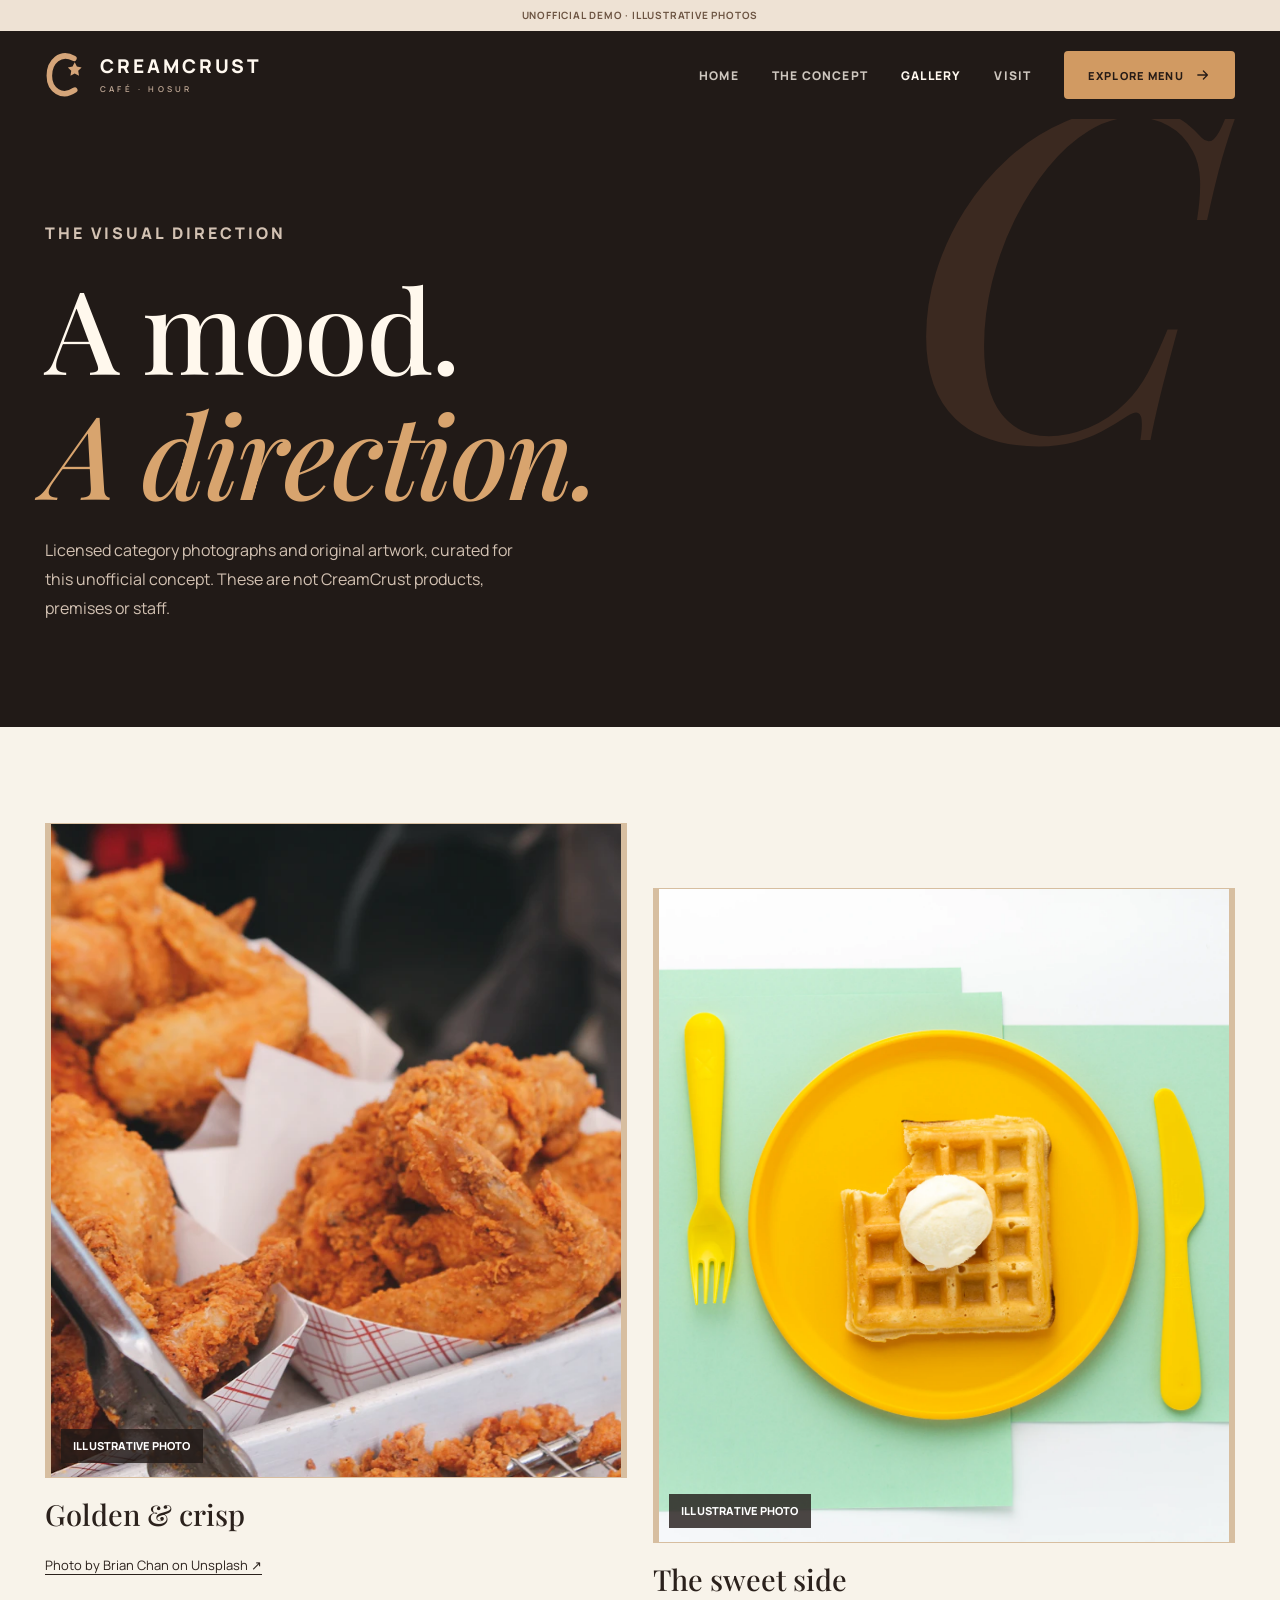
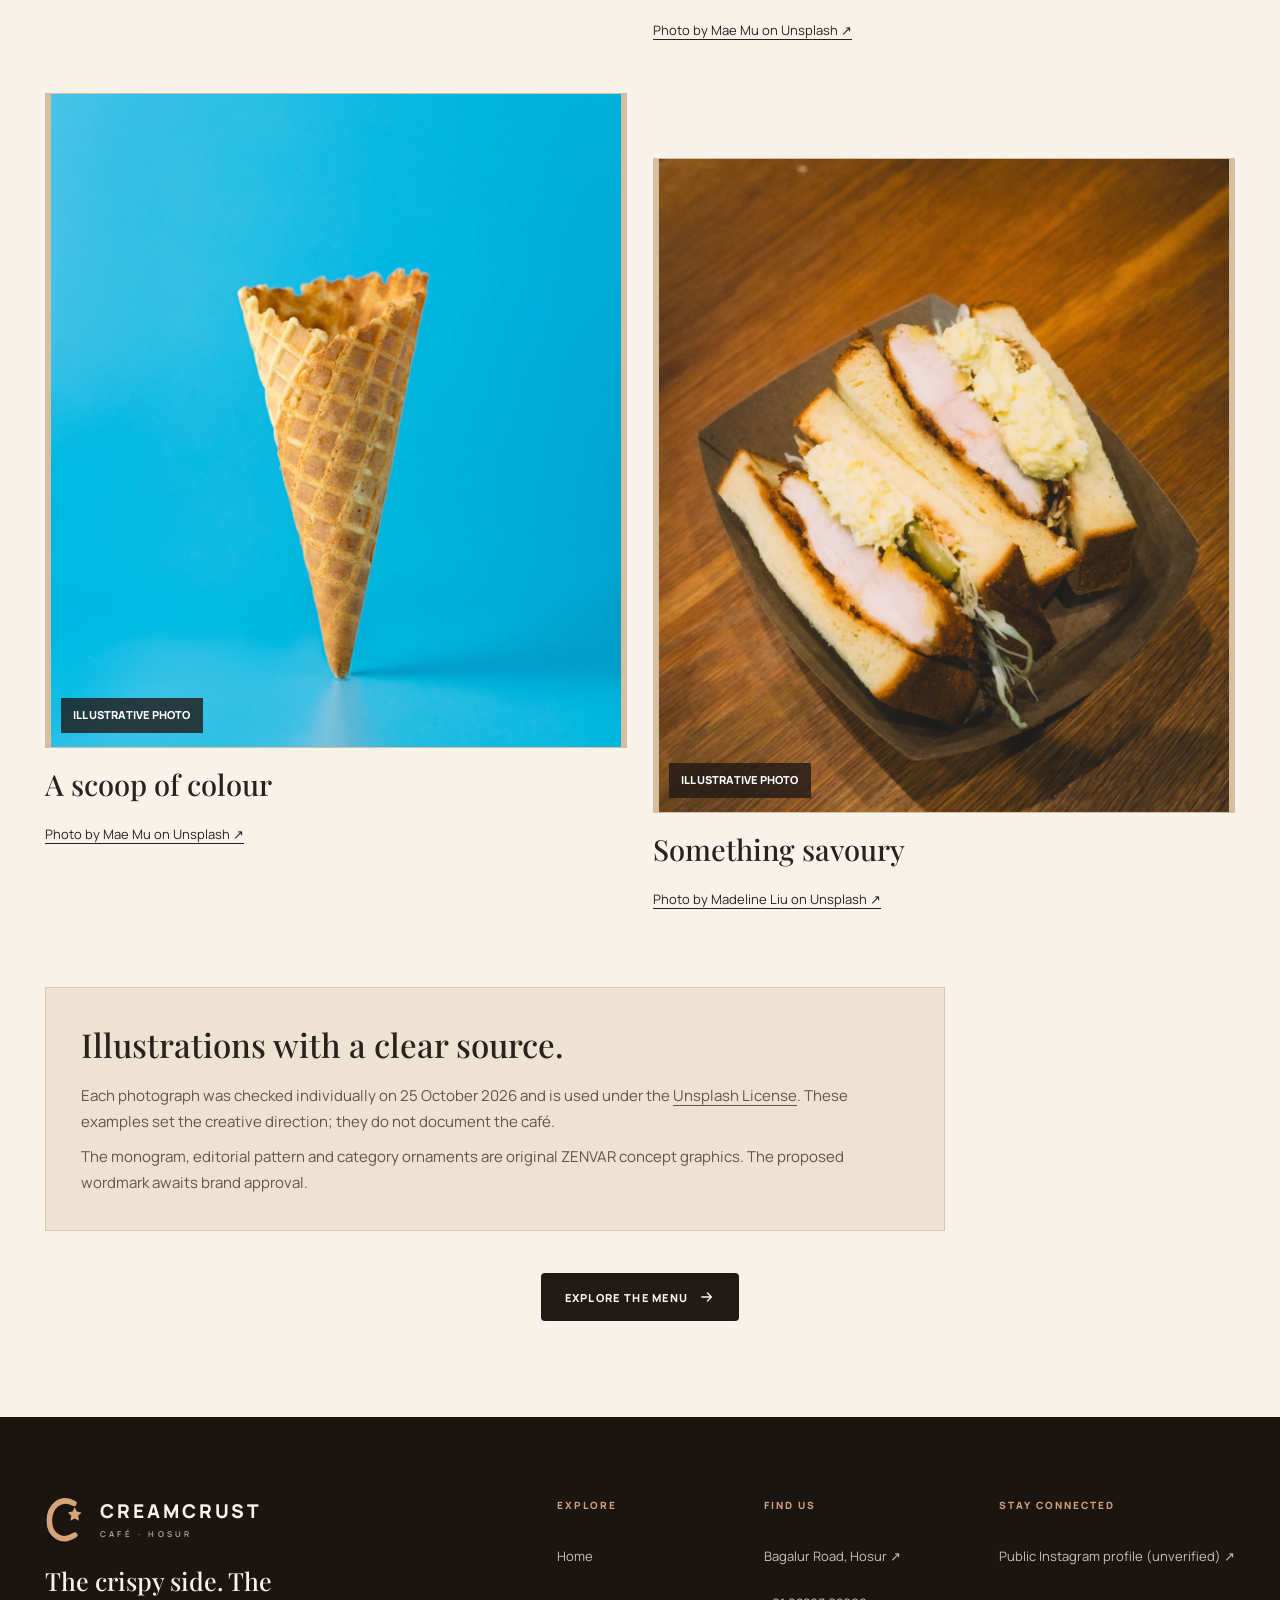
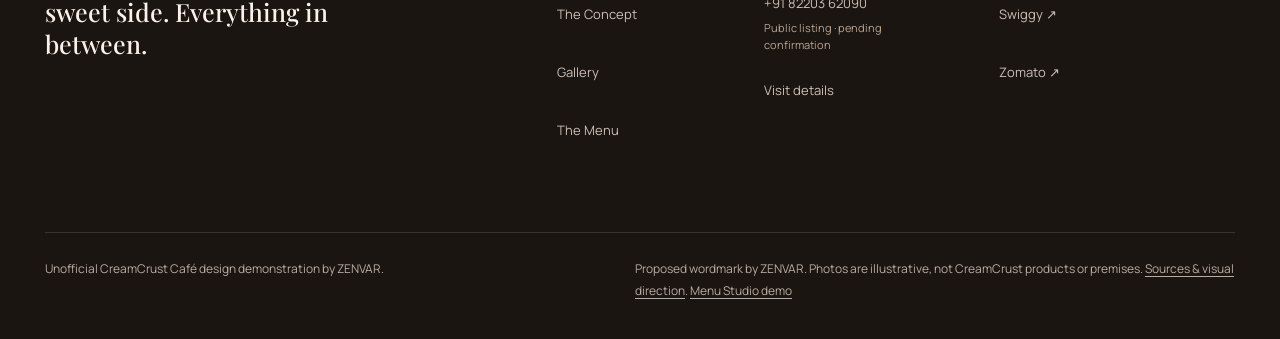
==== commit 901fc674: "Apply reviewed unofficial demo improvements" ====
--- a/gallery/index.html
+++ b/gallery/index.html
@@ -1 +1 @@
-<!doctype html><html lang="en"><head><meta charset="utf-8"><meta name="viewport" content="width=device-width,initial-scale=1"><meta name="theme-color" content="#211a17"><meta name="robots" content="noindex,nofollow"><meta name="description" content="An independent ZENVAR design demonstration for CreamCrust Cafe, Hosur. Not an official website."><title>Gallery · CreamCrust Café | ZENVAR Concept</title><link rel="preload" href="../assets/fonts/font-0.woff2" as="font" type="font/woff2" crossorigin><link rel="preload" href="../assets/fonts/font-4.woff2" as="font" type="font/woff2" crossorigin><link rel="preload" href="../assets/fonts/font-5.woff2" as="font" type="font/woff2" crossorigin><link rel="preload" href="../assets/fonts/font-6.woff2" as="font" type="font/woff2" crossorigin><link rel="icon" type="image/svg+xml" href="../assets/favicon.svg"><link rel="stylesheet" href="../assets/css/site.css"><link rel="stylesheet" href="../assets/css/site-polish.css"><link rel="stylesheet" href="../assets/css/no-contact.css"></head><body><div class="concept-ribbon" role="region" aria-label="Preview status">UNOFFICIAL DESIGN DEMO · ILLUSTRATIVE PHOTOGRAPHY</div><a class="skip-link" href="#main">Skip to content</a><header class="brand-header"><div class="container header-main"><a class="brandmark" href="../index.html" aria-label="CreamCrust homepage — proposed ZENVAR wordmark" title="Proposed wordmark by ZENVAR"><svg class="brand-icon" viewBox="0 0 52 58" fill="none" aria-hidden="true"><path d="M36 8C19-1 5 12 5 30s16 29 32 18" stroke="currentColor" stroke-width="7" stroke-linecap="round"/><path d="m37 13 2.7 5.4 6 1-4.3 4.3 1 6.2-5.4-2.9-5.4 2.9 1-6.2-4.3-4.3 6-1L37 13Z" fill="currentColor"/></svg><span class="brand-word">CREAMCRUST<small>CAFÉ · HOSUR</small></span></a><nav class="header-links" aria-label="Main navigation"><a class="" href="../index.html">Home</a><a class="" href="../story/">The Concept</a><a class="is-active" href="../gallery/">Gallery</a><a class="" href="../visit/">Visit</a><a class="button button-primary" href="../menu/">EXPLORE MENU <svg width="16" height="16" viewBox="0 0 20 20" fill="none" aria-hidden="true"><path d="M3.5 10h12m-5-5 5 5-5 5" stroke="currentColor" stroke-width="1.6" stroke-linecap="round" stroke-linejoin="round"/></svg></a></nav><a class="mobile-menu-link" href="../menu/">Menu ↗</a><button class="menu-toggle" type="button" aria-expanded="false" aria-controls="nav-mobile" aria-label="Open navigation"><svg width="20" height="20" viewBox="0 0 20 20" fill="none"><path d="M2 5h16M2 10h16M2 15h16" stroke="currentColor" stroke-width="1.5"/></svg></button></div><nav class="nav-mobile" id="nav-mobile" aria-label="Mobile navigation"><a href="../index.html">Home</a><a href="../story/">The Concept</a><a href="../gallery/">Gallery</a><a href="../visit/">Visit</a><a href="../menu/">Explore the Menu ↗</a></nav></header><main id="main"><section class="inner-hero"><div class="container"><p class="eyebrow">THE VISUAL DIRECTION</p><h1 class="display">A mood.<br><em>A direction.</em></h1><p>Licensed category photographs and original artwork, curated for this unofficial concept. These are not CreamCrust products, premises or staff.</p></div></section><section class="section-pad"><div class="container"><div class="direction-gallery"><article class="direction-tile"><button type="button" class="gallery-photo" data-image="../assets/images/nc-chicken.webp" data-label="Fried chicken on brown paper; illustrative category photograph; not a CreamCrust product" data-credit="Brian Chan" aria-label="View illustrative photograph by Brian Chan"><img src="../assets/images/nc-chicken.webp" data-fallback="/assets/art/hero-fallback.svg" alt="Fried chicken on brown paper; illustrative category photograph; not a CreamCrust product" width="700" height="800" loading="lazy"><span>ILLUSTRATIVE PHOTOGRAPHY</span></button><div class="direction-caption"><h2>Golden & crisp</h2><a href="https://unsplash.com/photos/fried-chicken-on-brown-paper-bag-NbXjZomyNEM" target="_blank" rel="noopener noreferrer">Photo by Brian Chan on Unsplash ↗</a></div></article><article class="direction-tile"><button type="button" class="gallery-photo" data-image="../assets/images/nc-waffle.webp" data-label="Waffles with ice cream; illustrative category photograph; not a CreamCrust product" data-credit="Mae Mu" aria-label="View illustrative photograph by Mae Mu"><img src="../assets/images/nc-waffle.webp" data-fallback="/assets/art/hero-fallback.svg" alt="Waffles with ice cream; illustrative category photograph; not a CreamCrust product" width="700" height="800" loading="lazy"><span>ILLUSTRATIVE PHOTOGRAPHY</span></button><div class="direction-caption"><h2>The sweet side</h2><a href="https://unsplash.com/photos/food-photography-of-waffles-with-vanilla-ice-cream-on-top-7Cui0fxsMzQ" target="_blank" rel="noopener noreferrer">Photo by Mae Mu on Unsplash ↗</a></div></article><article class="direction-tile"><button type="button" class="gallery-photo" data-image="../assets/images/nc-icecream.webp" data-label="Ice cream cone against a coloured background; illustrative photograph; not a CreamCrust product" data-credit="Mae Mu" aria-label="View illustrative photograph by Mae Mu"><img src="../assets/images/nc-icecream.webp" data-fallback="/assets/art/hero-fallback.svg" alt="Ice cream cone against a coloured background; illustrative photograph; not a CreamCrust product" width="700" height="800" loading="lazy"><span>ILLUSTRATIVE PHOTOGRAPHY</span></button><div class="direction-caption"><h2>A scoop of colour</h2><a href="https://unsplash.com/photos/ice-cream-cone-Rz5o0osnN6Q" target="_blank" rel="noopener noreferrer">Photo by Mae Mu on Unsplash ↗</a></div></article><article class="direction-tile"><button type="button" class="gallery-photo" data-image="../assets/images/nc-burger.webp" data-label="Fried chicken sandwich with cabbage and pickles; illustrative photograph; not a CreamCrust product" data-credit="Madeline Liu" aria-label="View illustrative photograph by Madeline Liu"><img src="../assets/images/nc-burger.webp" data-fallback="/assets/art/hero-fallback.svg" alt="Fried chicken sandwich with cabbage and pickles; illustrative photograph; not a CreamCrust product" width="700" height="800" loading="lazy"><span>ILLUSTRATIVE PHOTOGRAPHY</span></button><div class="direction-caption"><h2>Something savoury</h2><a href="https://unsplash.com/photos/fried-chicken-sandwich-with-shredded-cabbage-and-pickles-nPiaQhPzqgE" target="_blank" rel="noopener noreferrer">Photo by Madeline Liu on Unsplash ↗</a></div></article></div><div class="rights-panel"><h2>Illustrations with a clear source.</h2><p>Each photograph was checked individually on 25 October 2026 and is used under the <a href="https://unsplash.com/license" target="_blank" rel="noopener noreferrer">Unsplash License</a>. These examples set the creative direction; they do not document the café.</p><p>The monogram, editorial pattern and category ornaments are original ZENVAR concept graphics. The proposed wordmark awaits brand approval.</p></div><div class="center-cta"><a class="button button-light" href="../menu/">EXPLORE THE MENU <svg width="16" height="16" viewBox="0 0 20 20" fill="none" aria-hidden="true"><path d="M3.5 10h12m-5-5 5 5-5 5" stroke="currentColor" stroke-width="1.6" stroke-linecap="round" stroke-linejoin="round"/></svg></a></div></div></section><dialog class="gallery-dialog" aria-label="Visual direction image viewer"><button type="button" class="dialog-close" aria-label="Close photo">×</button><img alt="Illustrative photograph"><p></p></dialog></main><footer class="brand-footer"><div class="container"><div class="footer-top"><div><a class="brandmark" href="../index.html" aria-label="CreamCrust homepage — proposed ZENVAR wordmark" title="Proposed wordmark by ZENVAR"><svg class="brand-icon" viewBox="0 0 52 58" fill="none" aria-hidden="true"><path d="M36 8C19-1 5 12 5 30s16 29 32 18" stroke="currentColor" stroke-width="7" stroke-linecap="round"/><path d="m37 13 2.7 5.4 6 1-4.3 4.3 1 6.2-5.4-2.9-5.4 2.9 1-6.2-4.3-4.3 6-1L37 13Z" fill="currentColor"/></svg><span class="brand-word">CREAMCRUST<small>CAFÉ · HOSUR</small></span></a><p class="footer-statement">The crispy side. The sweet side. Everything in between.</p></div><div class="footer-column"><p class="footer-heading">Explore</p><a href="../index.html">Home</a><a href="../story/">The Concept</a><a href="../gallery/">Gallery</a><a href="../menu/">The Menu</a></div><div class="footer-column"><p class="footer-heading">Find us</p><a href="https://www.google.com/maps/search/?api=1&query=CreamCrust+Cafe+Bagalur+Road+Hosur" target="_blank" rel="noopener noreferrer">Bagalur Road, Hosur ↗</a><span class="public-phone">+91 82203 62090</span><small class="public-detail-note">Public listing · pending confirmation</small><a href="../visit/">Visit details</a></div><div class="footer-column"><p class="footer-heading">Stay connected</p><a href="https://www.instagram.com/creamcrust.cafe/" target="_blank" rel="noopener noreferrer">Public Instagram profile (unverified) ↗</a><a href="https://www.swiggy.com/city/hosur/creamcrust-cafe-hosur-city-rest1196332" target="_blank" rel="noopener noreferrer">Swiggy ↗</a><a href="https://www.zomato.com/hosur/cream-crust-cafe-hosur-locality" target="_blank" rel="noopener noreferrer">Zomato ↗</a></div></div><div class="footer-bottom"><span>Unofficial CreamCrust Café design demonstration by ZENVAR.</span><span>Proposed wordmark by ZENVAR. Photos are illustrative, not CreamCrust products or premises. <a href="../gallery/">Sources &amp; visual direction</a>. <a href="../studio/">Menu Studio demo</a></span></div></div></footer><script src="../assets/js/business-data.js" defer></script><script src="../assets/js/media.js" defer></script><script src="../assets/js/menu-data.js" defer></script><script src="../assets/js/catalog.js" defer></script><script src="../assets/js/site.js" defer></script></body></html>+<!doctype html><html lang="en"><head><meta charset="utf-8"><meta name="viewport" content="width=device-width,initial-scale=1"><meta name="theme-color" content="#211a17"><meta name="robots" content="noindex,nofollow"><meta name="description" content="An independent ZENVAR design demonstration for CreamCrust Cafe, Hosur. Not an official website."><title>Gallery · CreamCrust Café | ZENVAR Concept</title><link rel="preload" href="../assets/fonts/font-0.woff2" as="font" type="font/woff2" crossorigin><link rel="preload" href="../assets/fonts/font-4.woff2" as="font" type="font/woff2" crossorigin><link rel="preload" href="../assets/fonts/font-5.woff2" as="font" type="font/woff2" crossorigin><link rel="preload" href="../assets/fonts/font-6.woff2" as="font" type="font/woff2" crossorigin><link rel="icon" type="image/svg+xml" href="../assets/favicon.svg"><link rel="stylesheet" href="../assets/css/fonts.css"><link rel="stylesheet" href="../assets/css/site.css"><link rel="stylesheet" href="../assets/css/site-polish.css"><link rel="stylesheet" href="../assets/css/no-contact.css"></head><body><div class="concept-ribbon" role="region" aria-label="Preview status">UNOFFICIAL DEMO · ILLUSTRATIVE PHOTOS</div><a class="skip-link" href="#main">Skip to content</a><header class="brand-header"><div class="container header-main"><a class="brandmark" href="../index.html" aria-label="CreamCrust homepage — proposed ZENVAR wordmark" title="Proposed wordmark by ZENVAR"><svg class="brand-icon" viewBox="0 0 52 58" fill="none" aria-hidden="true"><path d="M36 8C19-1 5 12 5 30s16 29 32 18" stroke="currentColor" stroke-width="7" stroke-linecap="round"/><path d="m37 13 2.7 5.4 6 1-4.3 4.3 1 6.2-5.4-2.9-5.4 2.9 1-6.2-4.3-4.3 6-1L37 13Z" fill="currentColor"/></svg><span class="brand-word">CREAMCRUST<small>CAFÉ · HOSUR</small></span></a><nav class="header-links" aria-label="Main navigation"><a class="" href="../index.html">Home</a><a class="" href="../story/">The Concept</a><a class="is-active" href="../gallery/">Gallery</a><a class="" href="../visit/">Visit</a><a class="button button-primary" href="../menu/">EXPLORE MENU <svg width="16" height="16" viewBox="0 0 20 20" fill="none" aria-hidden="true"><path d="M3.5 10h12m-5-5 5 5-5 5" stroke="currentColor" stroke-width="1.6" stroke-linecap="round" stroke-linejoin="round"/></svg></a></nav><a class="mobile-menu-link" href="../menu/">Menu ↗</a><button class="menu-toggle" type="button" aria-expanded="false" aria-controls="nav-mobile" aria-label="Open navigation"><svg width="20" height="20" viewBox="0 0 20 20" fill="none"><path d="M2 5h16M2 10h16M2 15h16" stroke="currentColor" stroke-width="1.5"/></svg></button></div><nav class="nav-mobile" id="nav-mobile" aria-label="Mobile navigation"><a href="../index.html">Home</a><a href="../story/">The Concept</a><a href="../gallery/">Gallery</a><a href="../visit/">Visit</a><a href="../menu/">Explore the Menu ↗</a></nav></header><main id="main"><section class="inner-hero"><div class="container"><p class="eyebrow">THE VISUAL DIRECTION</p><h1 class="display">A mood.<br><em>A direction.</em></h1><p>Licensed category photographs and original artwork, curated for this unofficial concept. These are not CreamCrust products, premises or staff.</p></div></section><section class="section-pad"><div class="container"><div class="direction-gallery"><article class="direction-tile"><button type="button" class="gallery-photo" data-image="../assets/images/nc-chicken.webp" data-label="Fried chicken on brown paper; illustrative category photograph; not a CreamCrust product" data-credit="Brian Chan" aria-label="View illustrative photograph by Brian Chan"><img src="../assets/images/nc-chicken.webp" srcset="../assets/images/nc-chicken-small.webp 320w, ../assets/images/nc-chicken-medium.webp 640w, ../assets/images/nc-chicken.webp 1200w" sizes="(max-width:760px) 420px, 900px" data-fallback="/assets/art/hero-fallback.svg" alt="Fried chicken on brown paper; illustrative category photograph; not a CreamCrust product" width="700" height="800" loading="lazy"><span>Illustrative photo</span></button><div class="direction-caption"><h2>Golden & crisp</h2><a href="https://unsplash.com/photos/fried-chicken-on-brown-paper-bag-NbXjZomyNEM" target="_blank" rel="noopener noreferrer">Photo by Brian Chan on Unsplash ↗</a></div></article><article class="direction-tile"><button type="button" class="gallery-photo" data-image="../assets/images/nc-waffle.webp" data-label="Waffles with ice cream; illustrative category photograph; not a CreamCrust product" data-credit="Mae Mu" aria-label="View illustrative photograph by Mae Mu"><img src="../assets/images/nc-waffle.webp" srcset="../assets/images/nc-waffle-small.webp 320w, ../assets/images/nc-waffle-medium.webp 640w, ../assets/images/nc-waffle.webp 1200w" sizes="(max-width:760px) 420px, 900px" data-fallback="/assets/art/hero-fallback.svg" alt="Waffles with ice cream; illustrative category photograph; not a CreamCrust product" width="700" height="800" loading="lazy"><span>Illustrative photo</span></button><div class="direction-caption"><h2>The sweet side</h2><a href="https://unsplash.com/photos/food-photography-of-waffles-with-vanilla-ice-cream-on-top-7Cui0fxsMzQ" target="_blank" rel="noopener noreferrer">Photo by Mae Mu on Unsplash ↗</a></div></article><article class="direction-tile"><button type="button" class="gallery-photo" data-image="../assets/images/nc-icecream.webp" data-label="Ice cream cone against a coloured background; illustrative photograph; not a CreamCrust product" data-credit="Mae Mu" aria-label="View illustrative photograph by Mae Mu"><img src="../assets/images/nc-icecream.webp" srcset="../assets/images/nc-icecream-small.webp 320w, ../assets/images/nc-icecream-medium.webp 640w, ../assets/images/nc-icecream.webp 1200w" sizes="(max-width:760px) 420px, 900px" data-fallback="/assets/art/hero-fallback.svg" alt="Ice cream cone against a coloured background; illustrative photograph; not a CreamCrust product" width="700" height="800" loading="lazy"><span>Illustrative photo</span></button><div class="direction-caption"><h2>A scoop of colour</h2><a href="https://unsplash.com/photos/ice-cream-cone-Rz5o0osnN6Q" target="_blank" rel="noopener noreferrer">Photo by Mae Mu on Unsplash ↗</a></div></article><article class="direction-tile"><button type="button" class="gallery-photo" data-image="../assets/images/nc-burger.webp" data-label="Fried chicken sandwich with cabbage and pickles; illustrative photograph; not a CreamCrust product" data-credit="Madeline Liu" aria-label="View illustrative photograph by Madeline Liu"><img src="../assets/images/nc-burger.webp" srcset="../assets/images/nc-burger-small.webp 320w, ../assets/images/nc-burger-medium.webp 640w, ../assets/images/nc-burger.webp 1200w" sizes="(max-width:760px) 420px, 900px" data-fallback="/assets/art/hero-fallback.svg" alt="Fried chicken sandwich with cabbage and pickles; illustrative photograph; not a CreamCrust product" width="700" height="800" loading="lazy"><span>Illustrative photo</span></button><div class="direction-caption"><h2>Something savoury</h2><a href="https://unsplash.com/photos/fried-chicken-sandwich-with-shredded-cabbage-and-pickles-nPiaQhPzqgE" target="_blank" rel="noopener noreferrer">Photo by Madeline Liu on Unsplash ↗</a></div></article></div><div class="rights-panel"><h2>Illustrations with a clear source.</h2><p>Each photograph was checked individually on 25 October 2026 and is used under the <a href="https://unsplash.com/license" target="_blank" rel="noopener noreferrer">Unsplash License</a>. These examples set the creative direction; they do not document the café.</p><p>The monogram, editorial pattern and category ornaments are original ZENVAR concept graphics. The proposed wordmark awaits brand approval.</p></div><div class="center-cta"><a class="button button-light" href="../menu/">EXPLORE THE MENU <svg width="16" height="16" viewBox="0 0 20 20" fill="none" aria-hidden="true"><path d="M3.5 10h12m-5-5 5 5-5 5" stroke="currentColor" stroke-width="1.6" stroke-linecap="round" stroke-linejoin="round"/></svg></a></div></div></section><dialog class="gallery-dialog" aria-label="Visual direction image viewer"><button type="button" class="dialog-close" aria-label="Close photo">×</button><img alt="Illustrative photograph"><p></p></dialog></main><footer class="brand-footer"><div class="container"><div class="footer-top"><div><a class="brandmark" href="../index.html" aria-label="CreamCrust homepage — proposed ZENVAR wordmark" title="Proposed wordmark by ZENVAR"><svg class="brand-icon" viewBox="0 0 52 58" fill="none" aria-hidden="true"><path d="M36 8C19-1 5 12 5 30s16 29 32 18" stroke="currentColor" stroke-width="7" stroke-linecap="round"/><path d="m37 13 2.7 5.4 6 1-4.3 4.3 1 6.2-5.4-2.9-5.4 2.9 1-6.2-4.3-4.3 6-1L37 13Z" fill="currentColor"/></svg><span class="brand-word">CREAMCRUST<small>CAFÉ · HOSUR</small></span></a><p class="footer-statement">The crispy side. The sweet side. Everything in between.</p></div><div class="footer-column"><p class="footer-heading">Explore</p><a href="../index.html">Home</a><a href="../story/">The Concept</a><a href="../gallery/">Gallery</a><a href="../menu/">The Menu</a></div><div class="footer-column"><p class="footer-heading">Find us</p><a href="https://www.google.com/maps/search/?api=1&query=CreamCrust+Cafe+Bagalur+Road+Hosur" target="_blank" rel="noopener noreferrer">Bagalur Road, Hosur ↗</a><span class="public-phone">+91 82203 62090</span><small class="public-detail-note">Public listing · pending confirmation</small><a href="../visit/">Visit details</a></div><div class="footer-column"><p class="footer-heading">Stay connected</p><a href="https://www.instagram.com/creamcrust.cafe/" target="_blank" rel="noopener noreferrer">Public Instagram profile (unverified) ↗</a><a href="https://www.swiggy.com/city/hosur/creamcrust-cafe-hosur-city-rest1196332" target="_blank" rel="noopener noreferrer">Swiggy ↗</a><a href="https://www.zomato.com/hosur/cream-crust-cafe-hosur-locality" target="_blank" rel="noopener noreferrer">Zomato ↗</a></div></div><div class="footer-bottom"><span>Unofficial CreamCrust Café design demonstration by ZENVAR.</span><span>Proposed wordmark by ZENVAR. Photos are illustrative, not CreamCrust products or premises. <a href="../gallery/">Sources &amp; visual direction</a>. <a href="../studio/">Menu Studio demo</a></span></div></div></footer><script src="../assets/js/business-data.js" defer></script><script src="../assets/js/media.js" defer></script><script src="../assets/js/menu-data.js" defer></script><script src="../assets/js/catalog.js" defer></script><script src="../assets/js/site.js" defer></script></body></html>
--- a/assets/css/fonts.css
+++ b/assets/css/fonts.css
@@ -0,0 +1,56 @@
+@font-face {
+  font-family: 'Manrope';
+  font-style: normal;
+  font-weight: 400;
+  font-display: swap;
+  src: url(../fonts/font-0.woff2) format('woff2');
+}
+@font-face {
+  font-family: 'Manrope';
+  font-style: normal;
+  font-weight: 500;
+  font-display: swap;
+  src: url(../fonts/font-1.woff2) format('woff2');
+}
+@font-face {
+  font-family: 'Manrope';
+  font-style: normal;
+  font-weight: 600;
+  font-display: swap;
+  src: url(../fonts/font-2.woff2) format('woff2');
+}
+@font-face {
+  font-family: 'Manrope';
+  font-style: normal;
+  font-weight: 700;
+  font-display: swap;
+  src: url(../fonts/font-3.woff2) format('woff2');
+}
+@font-face {
+  font-family: 'Manrope';
+  font-style: normal;
+  font-weight: 800;
+  font-display: swap;
+  src: url(../fonts/font-4.woff2) format('woff2');
+}
+@font-face {
+  font-family: 'Playfair Display';
+  font-style: italic;
+  font-weight: 500;
+  font-display: swap;
+  src: url(../fonts/font-5.woff2) format('woff2');
+}
+@font-face {
+  font-family: 'Playfair Display';
+  font-style: normal;
+  font-weight: 500;
+  font-display: swap;
+  src: url(../fonts/font-6.woff2) format('woff2');
+}
+@font-face {
+  font-family: 'Playfair Display';
+  font-style: normal;
+  font-weight: 600;
+  font-display: swap;
+  src: url(../fonts/font-7.woff2) format('woff2');
+}
--- a/assets/css/site.css
+++ b/assets/css/site.css
@@ -1,4 +1,3 @@
-@import url('fonts.css');
 :root{--espresso:#211a17;--espresso2:#2b211c;--ivory:#f8f3ea;--cream:#fff8ef;--caramel:#c28b5b;--orange:#bd6b3e;--berry:#773e3b;--oat:#d9c7b4;--ink:#2b211c;--muted:#75685e;--line:#e3d9cc;--font-ui:Manrope,'DM Sans',Arial,sans-serif;--font-display:'Playfair Display',Georgia,serif;scroll-behavior:smooth}
 *{box-sizing:border-box}html{scroll-behavior:smooth;scroll-padding-top:88px}body{margin:0;background:var(--ivory);color:var(--ink);font-family:var(--font-ui);-webkit-font-smoothing:antialiased}::selection{background:#b97745;color:#fff}a{color:inherit;text-decoration:none}button,input{font:inherit}button{cursor:pointer}button:focus-visible,a:focus-visible,input:focus-visible{outline:3px solid #e2a766;outline-offset:3px}img{display:block;width:100%}p,h1,h2,h3,h4{margin:0}p{line-height:1.7}ul{margin:0;padding:0;list-style:none}svg{flex-shrink:0}.container{width:min(100% - 90px,1310px);margin:auto}.sr-only{position:absolute;width:1px;height:1px;padding:0;margin:-1px;overflow:hidden;clip:rect(0,0,0,0);white-space:nowrap;border:0}
 .concept-ribbon{background:#eee2d4;color:#6c5442;padding:8px 16px;text-align:center;font-size:10px;line-height:1.5;letter-spacing:1.15px;text-transform:uppercase;font-weight:700}.concept-ribbon a{text-decoration:underline;text-underline-offset:3px}.brand-header{position:relative;z-index:40;background:var(--espresso);color:var(--cream)}.header-main{min-height:88px;display:flex;justify-content:space-between;align-items:center;gap:30px}.brandmark{display:inline-flex;align-items:center;gap:13px;min-width:230px}.brand-icon{width:42px;height:46px;color:#d5a579}.brand-word{display:flex;flex-direction:column;gap:0;line-height:.98;text-transform:uppercase;letter-spacing:3px;font-size:19px;font-weight:800}.brand-word small{font-size:8px;letter-spacing:3.2px;font-weight:600;margin-top:9px;color:#c3ab98}.header-links{display:flex;align-items:center;gap:33px}.header-links a:not(.button){font-size:11px;letter-spacing:1.2px;text-transform:uppercase;font-weight:800;opacity:.78;transition:opacity .2s}.header-links a:hover,.header-links .is-active{opacity:1!important}.button{border:1px solid transparent;display:inline-flex;justify-content:center;align-items:center;gap:11px;min-height:48px;padding:0 23px;border-radius:4px;white-space:nowrap;font-size:11px;font-weight:800;letter-spacing:1.3px;text-transform:uppercase;transition:transform .25s,background .25s,border-color .25s}.button:hover{transform:translateY(-2px)}.button-primary{background:#d19a62;color:#261b16}.button-primary:hover{background:#e8b57e}.button-ghost{border-color:#b8a08e55;color:#fff;background:transparent}.button-light{background:var(--espresso);color:var(--cream)}.button-light:hover{background:#4b3225}.button-outline{border-color:#c4b7a6;color:var(--ink)}.button-outline:hover{border-color:var(--ink)}.menu-toggle{display:none;background:none;color:#fff;border:1px solid #ffffff55;border-radius:3px;width:46px;height:46px;align-items:center;justify-content:center}.nav-mobile{display:none}.eyebrow{font-size:10px;font-weight:800;letter-spacing:3px;text-transform:uppercase}.eyebrow .tiny-line{display:inline-block;vertical-align:middle;width:31px;height:1px;background:currentColor;margin:0 12px 3px 0}.display{font-family:var(--font-display);font-weight:500;letter-spacing:-2.5px;line-height:1.09}.display em{font-style:italic;color:#c99465}.section-pad{padding:120px 0}.section-title{font-size:clamp(39px,5vw,74px);max-width:720px}.section-note{font-size:15px;color:#75685e;max-width:440px}.section-heading{display:flex;justify-content:space-between;gap:30px;align-items:end;margin-bottom:48px}.section-heading .eyebrow{margin-bottom:20px;color:#9e663d}.small-arrow{display:inline-flex;gap:12px;align-items:center;font-weight:800;letter-spacing:1px;font-size:11px;text-transform:uppercase;border-bottom:1px solid #765c47;padding-bottom:9px}
--- a/assets/css/no-contact.css
+++ b/assets/css/no-contact.css
@@ -1,21 +1,58 @@
-/* Original ZENVAR editorial refinements for the private no-contact sprint. */
-:root{--review-espresso:#211a17;--review-ivory:#f8f3ea;--review-caramel:#d2a16f}
-html{scroll-padding-top:100px}figure{margin:0}button,a,input,select,summary{-webkit-tap-highlight-color:transparent}button,a{touch-action:manipulation}
-.hero{min-height:0}.hero::before{background:radial-gradient(ellipse at 5% 90%,#4b3327 0,transparent 60%),#211a17}.hero::after{content:'';position:absolute;right:-90px;top:-120px;width:470px;height:470px;background:url('../art/editorial-pattern.svg') center/contain;opacity:.16;pointer-events:none}
-.hero-grid{min-height:655px;grid-template-columns:46% 54%;gap:0;align-items:center}.hero-copy{padding:74px 25px 72px 0}.hero-copy .eyebrow{font-size:10px;letter-spacing:2.3px;margin:0 0 26px;color:#d8b18b}.hero h1{font-size:clamp(60px,6.35vw,94px);line-height:1.1;letter-spacing:-3.6px}.hero-description{font-size:16px;line-height:1.8;margin:27px 0 29px;max-width:370px}.hero-actions{gap:24px;align-items:center;flex-wrap:wrap}.hero-text-link{font-size:13px;display:inline-flex;align-items:center;gap:9px;min-height:48px;border-bottom:1px solid #b9937366;color:#e2c6ab}.hero-location{font-size:10px;letter-spacing:1.7px;line-height:1.8;color:#d4ad88;margin-top:31px}.hero-location span{display:block;color:#b7a698;font-size:11px;letter-spacing:0}
-.hero-art{display:grid;grid-template-columns:60% 36%;column-gap:4%;min-height:568px;align-items:center;padding:15px 0 39px 10px;position:relative}.hero-main-photo,.hero-spot-photo{position:relative;inset:auto;left:auto;right:auto;top:auto;bottom:auto;width:auto;border:0;border-radius:0;background:none;box-shadow:none;transform:none;overflow:visible;align-self:center;display:flex;flex-direction:column}.hero-main-photo{height:515px}.hero-spot-photo{height:390px;margin-top:83px}.hero-main-photo::before{display:none}.hero-main-photo img,.hero-spot-photo img{height:calc(100% - 30px);width:100%;object-fit:cover}.hero-main-photo img{border-radius:170px 170px 3px 3px;object-position:72% 50%}.hero-spot-photo img{border-radius:3px 3px 90px 3px;object-position:50% 57%}.hero-art figcaption{font:700 9px/1.6 Manrope,Arial,sans-serif;letter-spacing:1.5px;color:#d7b08d;padding:12px 0 0}.hero-photo-caption{position:absolute;bottom:3px;left:10px;right:auto;color:#d0c1b2;font-size:12px;letter-spacing:.1px;line-height:1.6}.hero-ribbon-stamp,.hero-index{display:none}
-.range-strip{background:#e6d5c1;border-bottom:1px solid #d9c6ad;color:#65462f}.range-strip>.container{display:flex;justify-content:space-between;align-items:center;gap:20px;padding:18px 0;font-size:10px;letter-spacing:2.2px;font-weight:800}.range-strip i{font-size:16px;font-style:normal;color:#99714f}
-.mobile-bottom-cta{display:none!important}.public-phone{display:block;color:#cbbfb5;font-size:13px;line-height:1.6;margin-bottom:5px}.public-detail-note{font-size:11px;line-height:1.6;color:#b9a48f;display:block;max-width:185px;margin-bottom:15px}.footer-bottom{font-size:12px;letter-spacing:0;line-height:1.8}.footer-bottom>span{max-width:600px}.brand-footer{padding-bottom:38px}.footer-statement{font-size:25px}
-.featured-image{position:relative}.featured-image span{font-size:9px;letter-spacing:.5px;max-width:90%;background:#fff8eeee;padding:7px 9px}.featured-content h3{font-size:23px}.price-context{font-size:13px;max-width:780px}.featured-content{padding:21px 18px}.image-visual img{object-position:65% 50%}.craving-card.sweet .image-visual img{object-position:50% 50%}.craving-card .image-visual::before{background:linear-gradient(0deg,#1e1109d9,transparent 72%)}
-.concept-art-panel{position:relative;display:flex;min-height:465px;align-items:center;justify-content:center;flex-direction:column;overflow:hidden;background:#eadbc5;color:#6b482f}.concept-art-panel .concept-pattern{position:absolute;width:95%;height:95%;object-fit:contain;opacity:.6;inset:2.5%}.art-monogram{font:italic 180px/1 Georgia,serif;z-index:1;color:#6e4930;letter-spacing:-12px;margin-top:10px}.art-ornaments{display:flex;gap:28px;position:relative;z-index:1;margin-top:4px}.art-ornaments img{width:65px;height:65px}.concept-art-panel>p:last-child{font:700 9px/1.6 Manrope,Arial,sans-serif;letter-spacing:2px;position:relative;z-index:1;margin:25px 0 0}.story-band{padding:70px 0}.story-layout{gap:65px;min-height:0;align-items:center}.story-copy{padding:20px 0}.story-copy h2{font-size:clamp(42px,4.3vw,66px)}.story-copy p{font-size:15px}.story-copy .eyebrow{font-size:10px;letter-spacing:2px}.editorial-block{gap:65px}.editorial-block .concept-art-panel{min-height:530px}
-.verification-note{padding:13px 16px;background:#efe4d6;border-left:2px solid #9a704d;font-size:13px!important;line-height:1.7!important;color:#604b3b!important}.source-reference{font-size:13px;margin:18px 0 0!important}.source-reference a,.rights-panel a,.direction-caption a{text-decoration:underline;text-underline-offset:4px}.listing-details{margin:25px 0}.listing-details dt{font-size:11px;font-weight:800;letter-spacing:1px;text-transform:uppercase;color:#77553a;margin-top:20px}.listing-details dd{margin:8px 0 0;font-size:16px;line-height:1.7}.listing-details dd small{display:block;font-size:12px;color:#75604f;max-width:340px}.visit-card h2{font-size:38px;line-height:1.2}.map-panel small{font-size:12px;color:#d0b79f;line-height:1.6}.provider-panel{margin-top:50px;padding-top:35px;border-top:1px solid #d6c3ad;display:grid;grid-template-columns:1fr 1fr;gap:40px;align-items:center}.provider-panel h2{font:500 36px/1.2 'Playfair Display',Georgia,serif;margin:12px 0}.provider-panel p:last-child{font-size:14px;color:#75604f}.provider-links{display:flex;gap:10px;flex-wrap:wrap}.provider-links small{display:block;width:100%;font-size:12px;color:#75604f;margin-top:5px}.visit-panel .section-note{font-size:15px}
-.direction-gallery{display:grid;grid-template-columns:1fr 1fr;gap:40px 26px}.direction-tile{min-width:0}.direction-tile:nth-child(even){padding-top:65px}.direction-tile .gallery-photo{display:block;aspect-ratio:4/4.5;background:#d7bea0}.direction-tile .gallery-photo img{height:100%;width:100%;object-fit:cover;transition:transform .25s}.direction-tile .gallery-photo:hover img{transform:scale(1.025)}.direction-tile:first-child img{object-position:65% 50%}.direction-tile .gallery-photo span{font-size:10px;letter-spacing:.9px}.direction-caption{padding:18px 0 0}.direction-caption h2{font:500 29px/1.3 'Playfair Display',Georgia,serif;margin-bottom:10px}.direction-caption a{font-size:13px;line-height:1.8;display:inline-flex;align-items:center;min-height:44px}.rights-panel{margin-top:65px;padding:35px;background:#eee2d2;border:1px solid #d9c7b1;max-width:900px}.rights-panel h2{font:500 33px/1.3 'Playfair Display',Georgia,serif;margin:0 0 17px}.rights-panel p{font-size:15px;color:#685442;margin-top:10px}.gallery-dialog p{font-size:14px;line-height:1.7}.gallery-dialog img{background:#eadbc5}.media-fallback{object-fit:cover!important;object-position:center!important}.inner-hero p{font-size:16px;line-height:1.8}
-/* The menu retains its independent, practical visual language. */
-.menu-intro{padding:31px 0 35px}.menu-intro h1{font-size:clamp(38px,4vw,57px)}.menu-intro .menu-edition{letter-spacing:1.2px}.menu-shell .menu-notice{background:#efe6d9;color:#604b3b}.menu-notice summary{cursor:pointer;font-size:13px;font-weight:700;min-height:44px;display:list-item;align-content:center}.menu-notice summary:focus-visible{outline:3px solid #b57139;outline-offset:3px}.menu-notice p{font-size:13px;margin:8px 0 3px}.menu-toolbar{display:grid;grid-template-columns:minmax(240px,1fr) 210px 105px 108px;gap:10px}.menu-toolbar .searchbox{min-width:0}.price-toggle{border:1px solid #c9b8a3;background:#fffaf3;color:#68482f;font-weight:700;font-size:12px;min-height:48px;padding:8px 12px}.price-toggle[aria-pressed=true]{background:#eadcc9;border-color:#9b6e47}.menu-controls{position:sticky;top:0;z-index:8;background:#f9f4eb;padding:12px 0 0}.catrail-wrap{position:relative;top:auto;margin:6px 0 0;box-shadow:none;border-bottom:1px solid #ded0bf;padding:10px 0 14px}.category-rail{padding-right:42px;scroll-padding-inline:12px}.category-next{position:absolute;right:-1px;top:9px;width:39px;height:45px;border:1px solid #d9c7b1;background:#f8f0e5;color:#68482f;font-size:21px;box-shadow:-9px 0 13px #f9f4eb}.product-card{border-color:#e2d4c3}.product-title{font-size:22px}.product-price small{max-width:190px;font-size:11px;line-height:1.55;margin-top:5px}.details-button{min-height:44px}.product-art img{object-fit:cover}.product-art .photo-label{font-size:9px;letter-spacing:.4px}.product-price.is-hidden{font-size:14px;color:#725c49;font-weight:600;line-height:1.5}.product-body{min-height:195px}.menu-grid .heart{box-shadow:0 1px 5px #0002}.menu-shell .catalog-footer p{font-size:13px}.catalog-footer .listing-source{font-size:13px;line-height:1.6}.modal-photo{background:#eadbc5}.modal-photo .category-art{object-fit:contain}.modal-copy h2{font-size:33px}.modal-copy .modal-price.is-hidden{font-size:20px}.modal-copy .modal-small{font-size:12px;line-height:1.8}.menu-grid:empty{min-height:640px}.menu-grid[hidden]{display:none}.menu-footer .public-wordmark-note{font-size:12px;color:#cdb89e}.menu-scroll-note{font-size:12px;color:#735d49;margin:0 0 10px}.empty-state{margin-top:0;padding:60px 20px}.empty-state p{font-size:15px}
-@media(min-width:761px) and (max-width:1100px){.hero-grid{min-height:590px;grid-template-columns:49% 51%}.hero h1{font-size:61px;letter-spacing:-2.8px}.hero-copy{padding:60px 18px 60px 0}.hero-art{min-height:510px}.hero-main-photo{height:450px}.hero-spot-photo{height:325px}.hero-description{font-size:15px}.hero-actions{gap:15px}.hero-text-link{font-size:12px}.hero-actions .button{font-size:10px;padding:0 13px}.story-layout{gap:35px}.story-copy h2{font-size:45px}.menu-toolbar{grid-template-columns:minmax(220px,1fr) 170px 95px 100px}.menu-toolbar .select-wrap{min-width:0;padding:0 11px}.menu-logo>span{font-size:16px}}
-@media(max-width:760px){html{scroll-padding-top:88px}.brand-header{position:sticky;top:0;z-index:30}.concept-ribbon{font-size:9px;letter-spacing:.2px;padding:7px 8px}.header-main{min-height:68px}.hero-grid{display:flex;gap:0;min-height:0}.hero-copy{padding:29px 0 20px;width:100%}.hero-copy .eyebrow{font-size:9px;letter-spacing:1.5px;margin-bottom:17px}.hero h1{font-size:clamp(43px,10.6vw,62px);letter-spacing:-1.8px;line-height:1.12}.hero-description{font-size:15px;line-height:1.65;max-width:360px;margin:19px 0 21px}.hero-actions{gap:24px;flex-wrap:nowrap}.hero-actions .button{font-size:10px;min-height:48px;padding:0 14px;letter-spacing:1px}.hero-text-link{font-size:12px;gap:7px;border:0;white-space:nowrap;min-height:48px}.hero-location{display:none}.hero-art{width:100%;grid-template-columns:59% 37%;column-gap:4%;min-height:300px;padding:0 0 38px;margin:0 0 16px;align-items:start}.hero-main-photo{height:264px;min-height:0}.hero-spot-photo{height:222px;margin-top:39px}.hero-main-photo img,.hero-spot-photo img{height:calc(100% - 25px)}.hero-main-photo img{border-radius:120px 120px 3px 3px;object-position:75% 50%}.hero-spot-photo img{border-radius:3px 3px 60px 3px;object-position:50% 55%}.hero-art figcaption{font-size:8px;line-height:1.5;letter-spacing:.8px;padding-top:9px;white-space:nowrap}.hero-photo-caption{left:0;bottom:3px;font-size:12px;line-height:1.5}.hero::after{width:300px;height:300px;right:-100px;top:-90px}.range-strip>.container{gap:8px;padding:14px 0;letter-spacing:.7px;font-size:8px}.range-strip i{font-size:11px}.range-strip span{white-space:nowrap}.section-pad{padding:60px 0}.section-title{font-size:39px}.craving-card{min-height:360px}.featured-content{padding:18px 12px}.featured-content h3{font-size:19px;min-height:73px}.featured-image span{left:8px;top:8px;font-size:8px;max-width:92%;padding:6px;letter-spacing:0}.featured-content p{font-size:9px;line-height:1.6}.featured-meta{margin-top:14px}.story-band{padding:50px 0}.story-layout{gap:32px}.concept-art-panel{min-height:340px}.art-monogram{font-size:140px}.art-ornaments img{width:53px;height:53px}.art-ornaments{gap:24px}.concept-art-panel>p:last-child{font-size:8px;letter-spacing:1.3px}.story-copy{padding:0}.story-copy h2{font-size:43px;margin-bottom:23px}.story-copy p{font-size:15px}.editorial-block .concept-art-panel{min-height:340px}.editorial-block{gap:34px}.inner-hero{padding:49px 0}.inner-hero h1{font-size:52px;line-height:1.12}.inner-hero p{font-size:15px}.brand-footer{padding:50px 0 35px}.footer-bottom{font-size:12px}.footer-column a{font-size:13px;min-height:36px}.footer-statement{font-size:24px}.public-phone{font-size:13px}.public-detail-note{font-size:12px}.direction-gallery{gap:28px 15px;grid-template-columns:1fr 1fr}.direction-tile:nth-child(even){padding-top:35px}.direction-tile .gallery-photo{aspect-ratio:3/4}.direction-tile .gallery-photo span{left:8px;bottom:8px;font-size:8px;letter-spacing:0;padding:5px}.direction-caption{padding-top:13px}.direction-caption h2{font-size:23px;margin:0 0 6px}.direction-caption a{font-size:12px;line-height:1.7;min-height:44px}.rights-panel{padding:24px 20px;margin-top:38px}.rights-panel h2{font-size:28px}.rights-panel p{font-size:14px}.gallery-dialog p{font-size:13px}.visit-card{padding:26px 22px}.visit-card h2{font-size:33px}.provider-panel{grid-template-columns:1fr;gap:24px}.provider-panel h2{font-size:32px}.provider-links{gap:8px}.provider-links .button{font-size:10px;padding:0 12px}.listing-details dd{font-size:15px}
-.menu-intro{padding:25px 0 27px}.menu-intro h1{font-size:36px}.menu-intro p:last-child{font-size:14px}.menu-controls{padding-top:10px}.menu-toolbar{grid-template-columns:1fr 1fr 1fr;gap:8px}.menu-toolbar .searchbox{grid-column:1/-1;min-height:52px}.menu-toolbar .select-wrap{min-width:0;height:48px;padding:0 9px}.menu-toolbar .select-wrap label{display:none}.menu-toolbar select{font-size:12px}.menu-toolbar .faves-toggle{min-width:0;height:48px;font-size:12px}.price-toggle{font-size:11px;padding:7px}.catrail-wrap{padding-bottom:12px;margin-top:3px}.menu-notice{margin-bottom:3px!important;padding:0 12px!important}.menu-notice summary{font-size:12px;line-height:1.6;min-height:46px}.category-next{top:9px;height:44px}.cat-chip{font-size:12px}.browse-section{padding-top:16px}.result-line{margin:18px 0 14px}.product-title{font-size:20px}.product-body{min-height:170px}.product-price small{font-size:11px}.product-price{font-size:18px}.modal-copy h2{font-size:29px}.modal-photo{height:190px}.modal-copy{padding:25px 23px}.menu-header .nav-inner{min-height:68px}.menu-shell .menu-footer{padding:28px 0}.menu-bottom-hero{padding:50px 0}.menu-bottom-grid h2{font-size:48px}.menu-shell .foot-small{font-size:12px}}
-@media(max-width:460px){.product-card{grid-template-columns:100px 1fr;min-height:180px}.product-art{height:100%;min-height:180px}.product-body{padding:15px 13px;min-height:180px}.product-title{font-size:18px;line-height:1.35;min-height:0}.product-footer{padding-top:12px;gap:3px}.details-button{min-height:44px;font-size:11px}.heart{width:44px;height:44px;right:5px;top:5px}.product-cat{font-size:9px;line-height:1.5}.product-price small{max-width:190px}.modal-photo .category-art{object-fit:contain}.hero-photo-caption{font-size:11px}.listing-details dd small{font-size:12px}}
-@media(max-width:760px){.menu-toolbar{grid-template-columns:1.4fr 1fr 1fr}.menu-toolbar select{font-size:11px}}
-@media(max-width:380px){.hero h1{font-size:43px}.hero-copy{padding-top:27px}.hero-description{font-size:14px;max-width:310px}.hero-actions{gap:20px}.hero-actions .button{font-size:9px;padding:0 12px}.hero-text-link{font-size:11px}.hero-art{min-height:284px}.hero-main-photo{height:249px}.hero-spot-photo{height:206px}.direction-caption h2{font-size:21px}.range-strip>.container{font-size:7px;letter-spacing:.4px}.direction-tile .gallery-photo span{font-size:7px}.menu-toolbar .faves-toggle{font-size:11px;gap:4px}.menu-toolbar .faves-toggle b{font-size:9px}.product-body{padding:14px 12px}.hero-copy .eyebrow{letter-spacing:1.2px}}
-@media(prefers-reduced-motion:reduce){*,*::before,*::after{animation:none!important;transition:none!important;scroll-behavior:auto!important}}
+/* Original ZENVAR editorial refinements for the private no-contact sprint. */
+:root{--review-espresso:#211a17;--review-ivory:#f8f3ea;--review-caramel:#d2a16f}
+html{scroll-padding-top:100px}figure{margin:0}button,a,input,select,summary{-webkit-tap-highlight-color:transparent}button,a{touch-action:manipulation}
+.hero{min-height:0}.hero::before{background:radial-gradient(ellipse at 5% 90%,#4b3327 0,transparent 60%),#211a17}.hero::after{content:'';position:absolute;right:-90px;top:-120px;width:470px;height:470px;background:url('../art/editorial-pattern.svg') center/contain;opacity:.16;pointer-events:none}
+.hero-grid{min-height:655px;grid-template-columns:46% 54%;gap:0;align-items:center}.hero-copy{padding:74px 25px 72px 0}.hero-copy .eyebrow{font-size:10px;letter-spacing:2.3px;margin:0 0 26px;color:#d8b18b}.hero h1{font-size:clamp(60px,6.35vw,94px);line-height:1.1;letter-spacing:-3.6px}.hero-description{font-size:16px;line-height:1.8;margin:27px 0 29px;max-width:370px}.hero-actions{gap:24px;align-items:center;flex-wrap:wrap}.hero-text-link{font-size:13px;display:inline-flex;align-items:center;gap:9px;min-height:48px;border-bottom:1px solid #b9937366;color:#e2c6ab}.hero-location{font-size:10px;letter-spacing:1.7px;line-height:1.8;color:#d4ad88;margin-top:31px}.hero-location span{display:block;color:#b7a698;font-size:11px;letter-spacing:0}
+.hero-art{display:grid;grid-template-columns:60% 36%;column-gap:4%;min-height:568px;align-items:center;padding:15px 0 39px 10px;position:relative}.hero-main-photo,.hero-spot-photo{position:relative;inset:auto;left:auto;right:auto;top:auto;bottom:auto;width:auto;border:0;border-radius:0;background:none;box-shadow:none;transform:none;overflow:visible;align-self:center;display:flex;flex-direction:column}.hero-main-photo{height:515px}.hero-spot-photo{height:390px;margin-top:83px}.hero-main-photo::before{display:none}.hero-main-photo img,.hero-spot-photo img{height:calc(100% - 30px);width:100%;object-fit:cover}.hero-main-photo img{border-radius:170px 170px 3px 3px;object-position:72% 50%}.hero-spot-photo img{border-radius:3px 3px 90px 3px;object-position:50% 57%}.hero-art figcaption{font:700 9px/1.6 Manrope,Arial,sans-serif;letter-spacing:1.5px;color:#d7b08d;padding:12px 0 0}.hero-photo-caption{position:absolute;bottom:3px;left:10px;right:auto;color:#d0c1b2;font-size:12px;letter-spacing:.1px;line-height:1.6}.hero-ribbon-stamp,.hero-index{display:none}
+.range-strip{background:#e6d5c1;border-bottom:1px solid #d9c6ad;color:#65462f}.range-strip>.container{display:flex;justify-content:space-between;align-items:center;gap:20px;padding:18px 0;font-size:10px;letter-spacing:2.2px;font-weight:800}.range-strip i{font-size:16px;font-style:normal;color:#99714f}
+.mobile-bottom-cta{display:none!important}.public-phone{display:block;color:#cbbfb5;font-size:13px;line-height:1.6;margin-bottom:5px}.public-detail-note{font-size:11px;line-height:1.6;color:#b9a48f;display:block;max-width:185px;margin-bottom:15px}.footer-bottom{font-size:12px;letter-spacing:0;line-height:1.8}.footer-bottom>span{max-width:600px}.brand-footer{padding-bottom:38px}.footer-statement{font-size:25px}
+.featured-image{position:relative}.featured-image span{font-size:9px;letter-spacing:.5px;max-width:90%;background:#fff8eeee;padding:7px 9px}.featured-content h3{font-size:23px}.price-context{font-size:13px;max-width:780px}.featured-content{padding:21px 18px}.image-visual img{object-position:65% 50%}.craving-card.sweet .image-visual img{object-position:50% 50%}.craving-card .image-visual::before{background:linear-gradient(0deg,#1e1109d9,transparent 72%)}
+.concept-art-panel{position:relative;display:flex;min-height:465px;align-items:center;justify-content:center;flex-direction:column;overflow:hidden;background:#eadbc5;color:#6b482f}.concept-art-panel .concept-pattern{position:absolute;width:95%;height:95%;object-fit:contain;opacity:.6;inset:2.5%}.art-monogram{font:italic 180px/1 Georgia,serif;z-index:1;color:#6e4930;letter-spacing:-12px;margin-top:10px}.art-ornaments{display:flex;gap:28px;position:relative;z-index:1;margin-top:4px}.art-ornaments img{width:65px;height:65px}.concept-art-panel>p:last-child{font:700 9px/1.6 Manrope,Arial,sans-serif;letter-spacing:2px;position:relative;z-index:1;margin:25px 0 0}.story-band{padding:70px 0}.story-layout{gap:65px;min-height:0;align-items:center}.story-copy{padding:20px 0}.story-copy h2{font-size:clamp(42px,4.3vw,66px)}.story-copy p{font-size:15px}.story-copy .eyebrow{font-size:10px;letter-spacing:2px}.editorial-block{gap:65px}.editorial-block .concept-art-panel{min-height:530px}
+.verification-note{padding:13px 16px;background:#efe4d6;border-left:2px solid #9a704d;font-size:13px!important;line-height:1.7!important;color:#604b3b!important}.source-reference{font-size:13px;margin:18px 0 0!important}.source-reference a,.rights-panel a,.direction-caption a{text-decoration:underline;text-underline-offset:4px}.listing-details{margin:25px 0}.listing-details dt{font-size:11px;font-weight:800;letter-spacing:1px;text-transform:uppercase;color:#77553a;margin-top:20px}.listing-details dd{margin:8px 0 0;font-size:16px;line-height:1.7}.listing-details dd small{display:block;font-size:12px;color:#75604f;max-width:340px}.visit-card h2{font-size:38px;line-height:1.2}.map-panel small{font-size:12px;color:#d0b79f;line-height:1.6}.provider-panel{margin-top:50px;padding-top:35px;border-top:1px solid #d6c3ad;display:grid;grid-template-columns:1fr 1fr;gap:40px;align-items:center}.provider-panel h2{font:500 36px/1.2 'Playfair Display',Georgia,serif;margin:12px 0}.provider-panel p:last-child{font-size:14px;color:#75604f}.provider-links{display:flex;gap:10px;flex-wrap:wrap}.provider-links small{display:block;width:100%;font-size:12px;color:#75604f;margin-top:5px}.visit-panel .section-note{font-size:15px}
+.direction-gallery{display:grid;grid-template-columns:1fr 1fr;gap:40px 26px}.direction-tile{min-width:0}.direction-tile:nth-child(even){padding-top:65px}.direction-tile .gallery-photo{display:block;aspect-ratio:4/4.5;background:#d7bea0}.direction-tile .gallery-photo img{height:100%;width:100%;object-fit:cover;transition:transform .25s}.direction-tile .gallery-photo:hover img{transform:scale(1.025)}.direction-tile:first-child img{object-position:65% 50%}.direction-tile .gallery-photo span{font-size:10px;letter-spacing:.9px}.direction-caption{padding:18px 0 0}.direction-caption h2{font:500 29px/1.3 'Playfair Display',Georgia,serif;margin-bottom:10px}.direction-caption a{font-size:13px;line-height:1.8;display:inline-flex;align-items:center;min-height:44px}.rights-panel{margin-top:65px;padding:35px;background:#eee2d2;border:1px solid #d9c7b1;max-width:900px}.rights-panel h2{font:500 33px/1.3 'Playfair Display',Georgia,serif;margin:0 0 17px}.rights-panel p{font-size:15px;color:#685442;margin-top:10px}.gallery-dialog p{font-size:14px;line-height:1.7}.gallery-dialog img{background:#eadbc5}.media-fallback{object-fit:cover!important;object-position:center!important}.inner-hero p{font-size:16px;line-height:1.8}
+/* The menu retains its independent, practical visual language. */
+.menu-intro{padding:31px 0 35px}.menu-intro h1{font-size:clamp(38px,4vw,57px)}.menu-intro .menu-edition{letter-spacing:1.2px}.menu-shell .menu-notice{background:#efe6d9;color:#604b3b}.menu-notice summary{cursor:pointer;font-size:13px;font-weight:700;min-height:44px;display:list-item;align-content:center}.menu-notice summary:focus-visible{outline:3px solid #b57139;outline-offset:3px}.menu-notice p{font-size:13px;margin:8px 0 3px}.menu-toolbar{display:grid;grid-template-columns:minmax(240px,1fr) 210px 105px 108px;gap:10px}.menu-toolbar .searchbox{min-width:0}.price-toggle{border:1px solid #c9b8a3;background:#fffaf3;color:#68482f;font-weight:700;font-size:12px;min-height:48px;padding:8px 12px}.price-toggle[aria-pressed=true]{background:#eadcc9;border-color:#9b6e47}.menu-controls{position:sticky;top:0;z-index:8;background:#f9f4eb;padding:12px 0 0}.catrail-wrap{position:relative;top:auto;margin:6px 0 0;box-shadow:none;border-bottom:1px solid #ded0bf;padding:10px 0 14px}.category-rail{padding-right:42px;scroll-padding-inline:12px}.category-next{position:absolute;right:-1px;top:9px;width:39px;height:45px;border:1px solid #d9c7b1;background:#f8f0e5;color:#68482f;font-size:21px;box-shadow:-9px 0 13px #f9f4eb}.product-card{border-color:#e2d4c3}.product-title{font-size:22px}.product-price small{max-width:190px;font-size:11px;line-height:1.55;margin-top:5px}.details-button{min-height:44px}.product-art img{object-fit:cover}.product-art .photo-label{font-size:9px;letter-spacing:.4px}.product-price.is-hidden{font-size:14px;color:#725c49;font-weight:600;line-height:1.5}.product-body{min-height:195px}.menu-grid .heart{box-shadow:0 1px 5px #0002}.menu-shell .catalog-footer p{font-size:13px}.catalog-footer .listing-source{font-size:13px;line-height:1.6}.modal-photo{background:#eadbc5}.modal-photo .category-art{object-fit:contain}.modal-copy h2{font-size:33px}.modal-copy .modal-price.is-hidden{font-size:20px}.modal-copy .modal-small{font-size:12px;line-height:1.8}.menu-grid:empty{min-height:640px}.menu-grid[hidden]{display:none}.menu-footer .public-wordmark-note{font-size:12px;color:#cdb89e}.menu-scroll-note{font-size:12px;color:#735d49;margin:0 0 10px}.empty-state{margin-top:0;padding:60px 20px}.empty-state p{font-size:15px}
+@media(min-width:761px) and (max-width:1100px){.hero-grid{min-height:590px;grid-template-columns:49% 51%}.hero h1{font-size:61px;letter-spacing:-2.8px}.hero-copy{padding:60px 18px 60px 0}.hero-art{min-height:510px}.hero-main-photo{height:450px}.hero-spot-photo{height:325px}.hero-description{font-size:15px}.hero-actions{gap:15px}.hero-text-link{font-size:12px}.hero-actions .button{font-size:10px;padding:0 13px}.story-layout{gap:35px}.story-copy h2{font-size:45px}.menu-toolbar{grid-template-columns:minmax(220px,1fr) 170px 95px 100px}.menu-toolbar .select-wrap{min-width:0;padding:0 11px}.menu-logo>span{font-size:16px}}
+@media(max-width:760px){html{scroll-padding-top:88px}.brand-header{position:sticky;top:0;z-index:30}.concept-ribbon{font-size:9px;letter-spacing:.2px;padding:7px 8px}.header-main{min-height:68px}.hero-grid{display:flex;gap:0;min-height:0}.hero-copy{padding:29px 0 20px;width:100%}.hero-copy .eyebrow{font-size:9px;letter-spacing:1.5px;margin-bottom:17px}.hero h1{font-size:clamp(43px,10.6vw,62px);letter-spacing:-1.8px;line-height:1.12}.hero-description{font-size:15px;line-height:1.65;max-width:360px;margin:19px 0 21px}.hero-actions{gap:24px;flex-wrap:nowrap}.hero-actions .button{font-size:10px;min-height:48px;padding:0 14px;letter-spacing:1px}.hero-text-link{font-size:12px;gap:7px;border:0;white-space:nowrap;min-height:48px}.hero-location{display:none}.hero-art{width:100%;grid-template-columns:59% 37%;column-gap:4%;min-height:300px;padding:0 0 38px;margin:0 0 16px;align-items:start}.hero-main-photo{height:264px;min-height:0}.hero-spot-photo{height:222px;margin-top:39px}.hero-main-photo img,.hero-spot-photo img{height:calc(100% - 25px)}.hero-main-photo img{border-radius:120px 120px 3px 3px;object-position:75% 50%}.hero-spot-photo img{border-radius:3px 3px 60px 3px;object-position:50% 55%}.hero-art figcaption{font-size:8px;line-height:1.5;letter-spacing:.8px;padding-top:9px;white-space:nowrap}.hero-photo-caption{left:0;bottom:3px;font-size:12px;line-height:1.5}.hero::after{width:300px;height:300px;right:-100px;top:-90px}.range-strip>.container{gap:8px;padding:14px 0;letter-spacing:.7px;font-size:8px}.range-strip i{font-size:11px}.range-strip span{white-space:nowrap}.section-pad{padding:60px 0}.section-title{font-size:39px}.craving-card{min-height:360px}.featured-content{padding:18px 12px}.featured-content h3{font-size:19px;min-height:73px}.featured-image span{left:8px;top:8px;font-size:8px;max-width:92%;padding:6px;letter-spacing:0}.featured-content p{font-size:9px;line-height:1.6}.featured-meta{margin-top:14px}.story-band{padding:50px 0}.story-layout{gap:32px}.concept-art-panel{min-height:340px}.art-monogram{font-size:140px}.art-ornaments img{width:53px;height:53px}.art-ornaments{gap:24px}.concept-art-panel>p:last-child{font-size:8px;letter-spacing:1.3px}.story-copy{padding:0}.story-copy h2{font-size:43px;margin-bottom:23px}.story-copy p{font-size:15px}.editorial-block .concept-art-panel{min-height:340px}.editorial-block{gap:34px}.inner-hero{padding:49px 0}.inner-hero h1{font-size:52px;line-height:1.12}.inner-hero p{font-size:15px}.brand-footer{padding:50px 0 35px}.footer-bottom{font-size:12px}.footer-column a{font-size:13px;min-height:36px}.footer-statement{font-size:24px}.public-phone{font-size:13px}.public-detail-note{font-size:12px}.direction-gallery{gap:28px 15px;grid-template-columns:1fr 1fr}.direction-tile:nth-child(even){padding-top:35px}.direction-tile .gallery-photo{aspect-ratio:3/4}.direction-tile .gallery-photo span{left:8px;bottom:8px;font-size:8px;letter-spacing:0;padding:5px}.direction-caption{padding-top:13px}.direction-caption h2{font-size:23px;margin:0 0 6px}.direction-caption a{font-size:12px;line-height:1.7;min-height:44px}.rights-panel{padding:24px 20px;margin-top:38px}.rights-panel h2{font-size:28px}.rights-panel p{font-size:14px}.gallery-dialog p{font-size:13px}.visit-card{padding:26px 22px}.visit-card h2{font-size:33px}.provider-panel{grid-template-columns:1fr;gap:24px}.provider-panel h2{font-size:32px}.provider-links{gap:8px}.provider-links .button{font-size:10px;padding:0 12px}.listing-details dd{font-size:15px}
+.menu-intro{padding:25px 0 27px}.menu-intro h1{font-size:36px}.menu-intro p:last-child{font-size:14px}.menu-controls{padding-top:10px}.menu-toolbar{grid-template-columns:1fr 1fr 1fr;gap:8px}.menu-toolbar .searchbox{grid-column:1/-1;min-height:52px}.menu-toolbar .select-wrap{min-width:0;height:48px;padding:0 9px}.menu-toolbar .select-wrap label{display:none}.menu-toolbar select{font-size:12px}.menu-toolbar .faves-toggle{min-width:0;height:48px;font-size:12px}.price-toggle{font-size:11px;padding:7px}.catrail-wrap{padding-bottom:12px;margin-top:3px}.menu-notice{margin-bottom:3px!important;padding:0 12px!important}.menu-notice summary{font-size:12px;line-height:1.6;min-height:46px}.category-next{top:9px;height:44px}.cat-chip{font-size:12px}.browse-section{padding-top:16px}.result-line{margin:18px 0 14px}.product-title{font-size:20px}.product-body{min-height:170px}.product-price small{font-size:11px}.product-price{font-size:18px}.modal-copy h2{font-size:29px}.modal-photo{height:190px}.modal-copy{padding:25px 23px}.menu-header .nav-inner{min-height:68px}.menu-shell .menu-footer{padding:28px 0}.menu-bottom-hero{padding:50px 0}.menu-bottom-grid h2{font-size:48px}.menu-shell .foot-small{font-size:12px}}
+@media(max-width:460px){.product-card{grid-template-columns:100px 1fr;min-height:180px}.product-art{height:100%;min-height:180px}.product-body{padding:15px 13px;min-height:180px}.product-title{font-size:18px;line-height:1.35;min-height:0}.product-footer{padding-top:12px;gap:3px}.details-button{min-height:44px;font-size:11px}.heart{width:44px;height:44px;right:5px;top:5px}.product-cat{font-size:9px;line-height:1.5}.product-price small{max-width:190px}.modal-photo .category-art{object-fit:contain}.hero-photo-caption{font-size:11px}.listing-details dd small{font-size:12px}}
+@media(max-width:760px){.menu-toolbar{grid-template-columns:1.4fr 1fr 1fr}.menu-toolbar select{font-size:11px}}
+@media(max-width:380px){.hero h1{font-size:43px}.hero-copy{padding-top:27px}.hero-description{font-size:14px;max-width:310px}.hero-actions{gap:20px}.hero-actions .button{font-size:9px;padding:0 12px}.hero-text-link{font-size:11px}.hero-art{min-height:284px}.hero-main-photo{height:249px}.hero-spot-photo{height:206px}.direction-caption h2{font-size:21px}.range-strip>.container{font-size:7px;letter-spacing:.4px}.direction-tile .gallery-photo span{font-size:7px}.menu-toolbar .faves-toggle{font-size:11px;gap:4px}.menu-toolbar .faves-toggle b{font-size:9px}.product-body{padding:14px 12px}.hero-copy .eyebrow{letter-spacing:1.2px}}
+@media(prefers-reduced-motion:reduce){*,*::before,*::after{animation:none!important;transition:none!important;scroll-behavior:auto!important}}
+
+/* Owner review: clearer disclosures, usable category navigation and calmer crops. */
+.header-links a:not(.button){display:inline-flex;align-items:center;min-height:44px}
+.footer-column a{min-height:44px;display:flex;align-items:center}
+.concept-ribbon{font-size:10px;letter-spacing:.8px}
+.hero-photo-caption{font-size:12px;color:#e1cbb6}
+.hero-art figcaption{font-size:10px;letter-spacing:1px}
+.direction-tile .gallery-photo span{font-size:11px;letter-spacing:.2px;line-height:1.5}
+.catrail-wrap{display:grid;grid-template-columns:44px minmax(0,1fr) 44px;gap:6px;align-items:center}
+.category-rail{padding:0;scroll-padding-inline:6px;scroll-behavior:auto;min-width:0}
+.category-prev,.category-next{position:static;inset:auto;width:44px;height:44px;box-shadow:none;border:1px solid #c4ab8e;background:#f8f0e5;color:#68482f;font-size:23px}
+.category-prev:disabled,.category-next:disabled{opacity:.35;cursor:default}
+.menu-document{scroll-padding-top:calc(var(--menu-controls-height,180px) + 12px)}
+.photo-open,.heart,.details-button{scroll-margin-block-start:calc(var(--menu-controls-height,180px) + 16px);scroll-margin-block-end:20px}
+.product-price small{font-size:12px;line-height:1.5}
+#menu-grid .photo-label{display:block;position:absolute;left:6px;bottom:6px;right:auto;max-width:calc(100% - 12px);font-size:10px;line-height:1.45;letter-spacing:0;padding:4px 6px;background:#211a17e8;color:#fff6ea;white-space:normal}
+.product-cat{font-size:10px;letter-spacing:1px}
+.demo-strip{font-size:10px;letter-spacing:.5px}
+@media(min-width:761px) and (max-width:1100px){
+  .hero-grid{min-height:540px}
+  .hero-art{min-height:445px}
+  .hero-main-photo{height:390px}
+  .hero-spot-photo{height:290px;margin-top:70px}
+  .hero-photo-caption{font-size:11px}
+}
+@media(max-width:760px){
+  .concept-ribbon{font-size:10px;letter-spacing:.35px;padding:8px}
+  .hero-art{grid-template-columns:56% 40%;min-height:calc(clamp(249px,68vw,360px) + 48px)}
+  .hero-main-photo{height:clamp(249px,68vw,360px)}
+  .hero-spot-photo{height:clamp(180px,50vw,290px);margin-top:calc(clamp(249px,68vw,360px) - clamp(180px,50vw,290px))}
+  .hero-art figcaption{font-size:10px;letter-spacing:.4px;white-space:normal;line-height:1.5}
+  .hero-photo-caption{font-size:12px;line-height:1.5}
+  .direction-tile .gallery-photo span{font-size:10px;line-height:1.4;padding:5px 7px}
+  .direction-caption a{font-size:13px}
+  .featured-content p{font-size:10px}
+  .demo-strip{font-size:10px;line-height:1.6;letter-spacing:.3px}
+}
